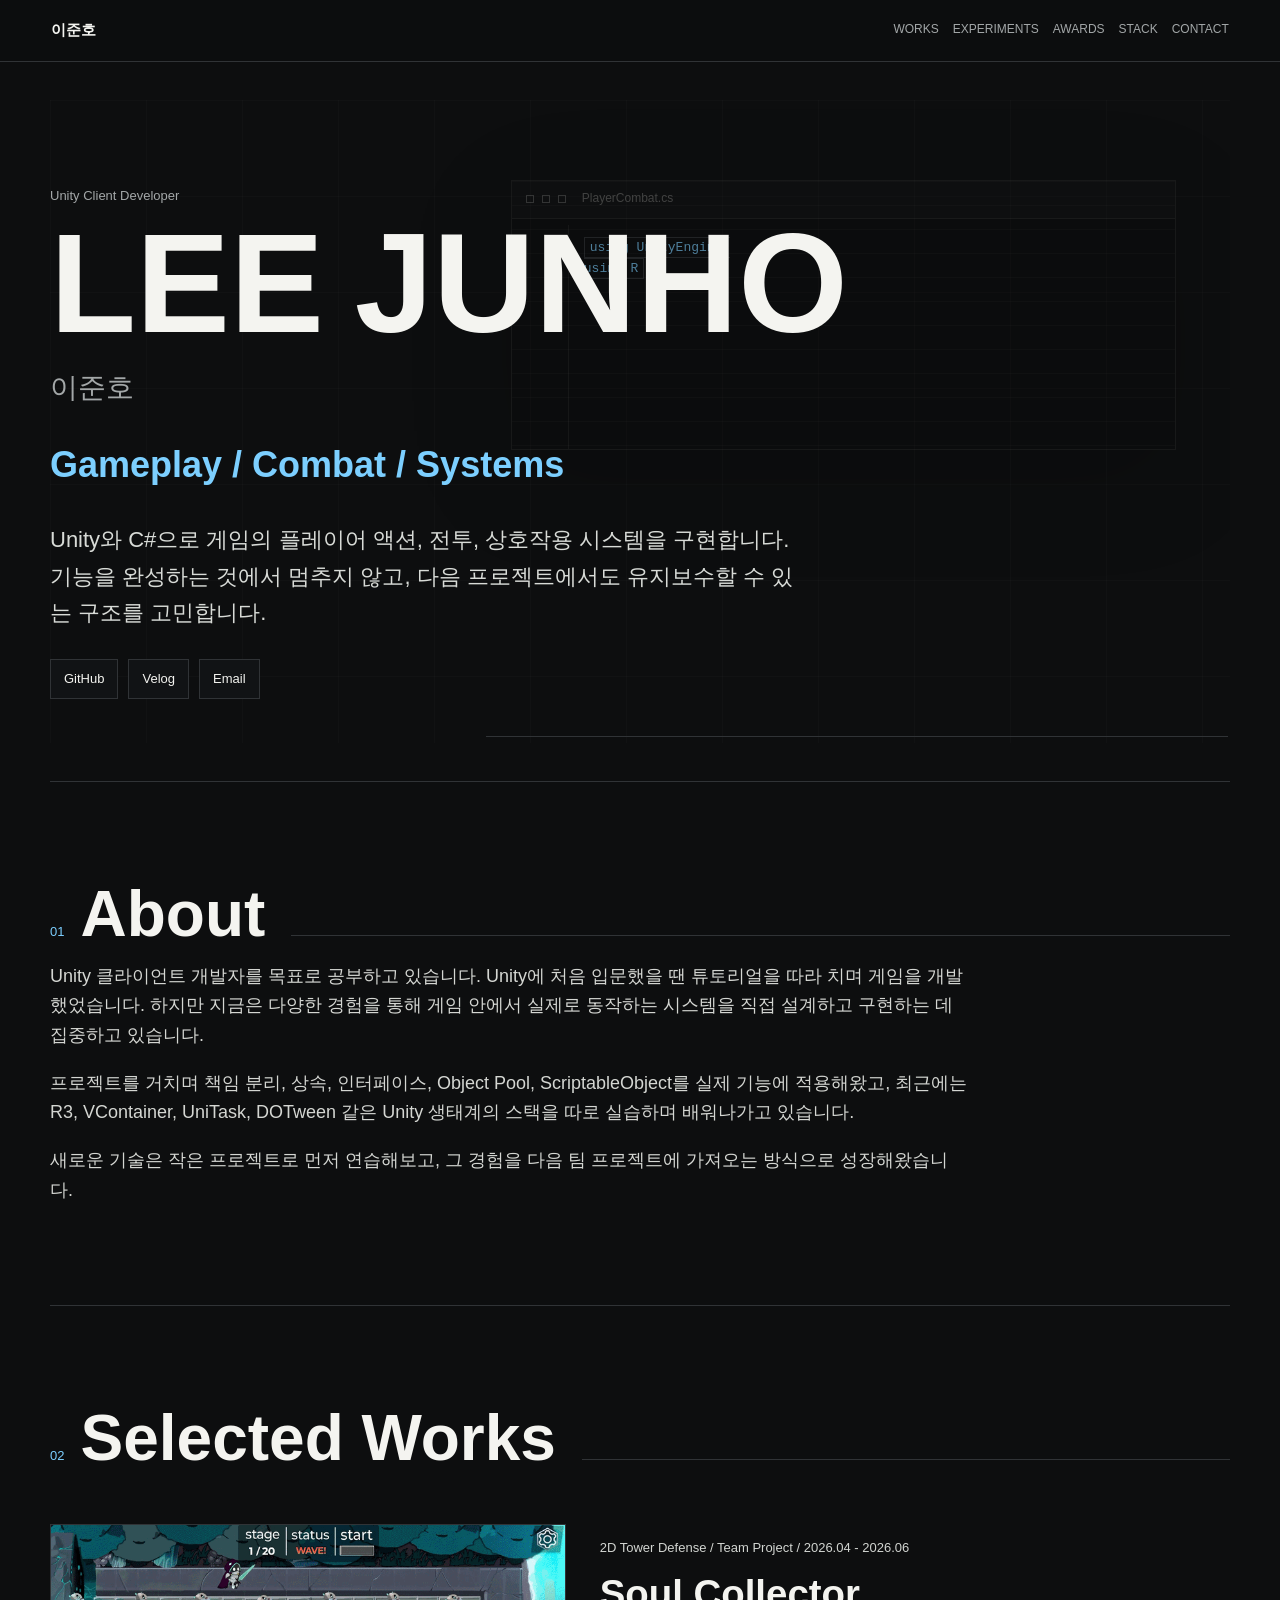
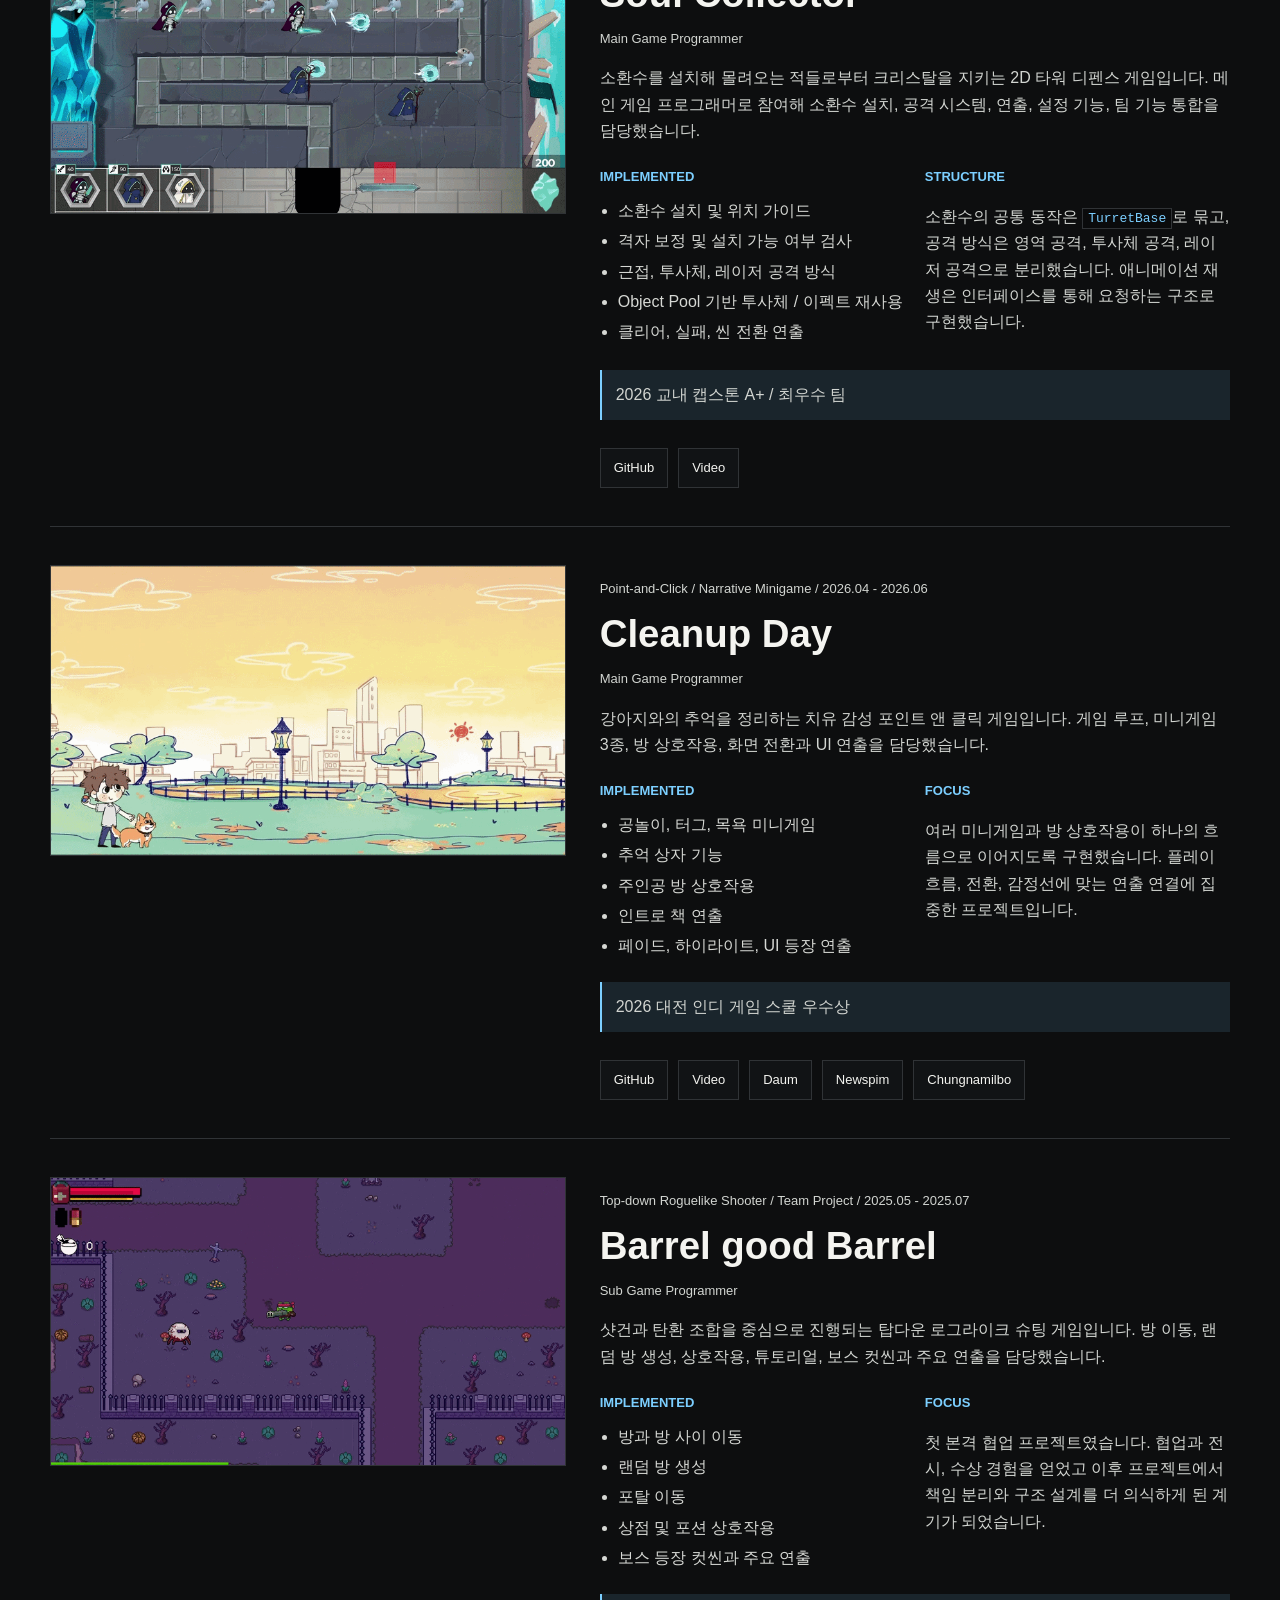
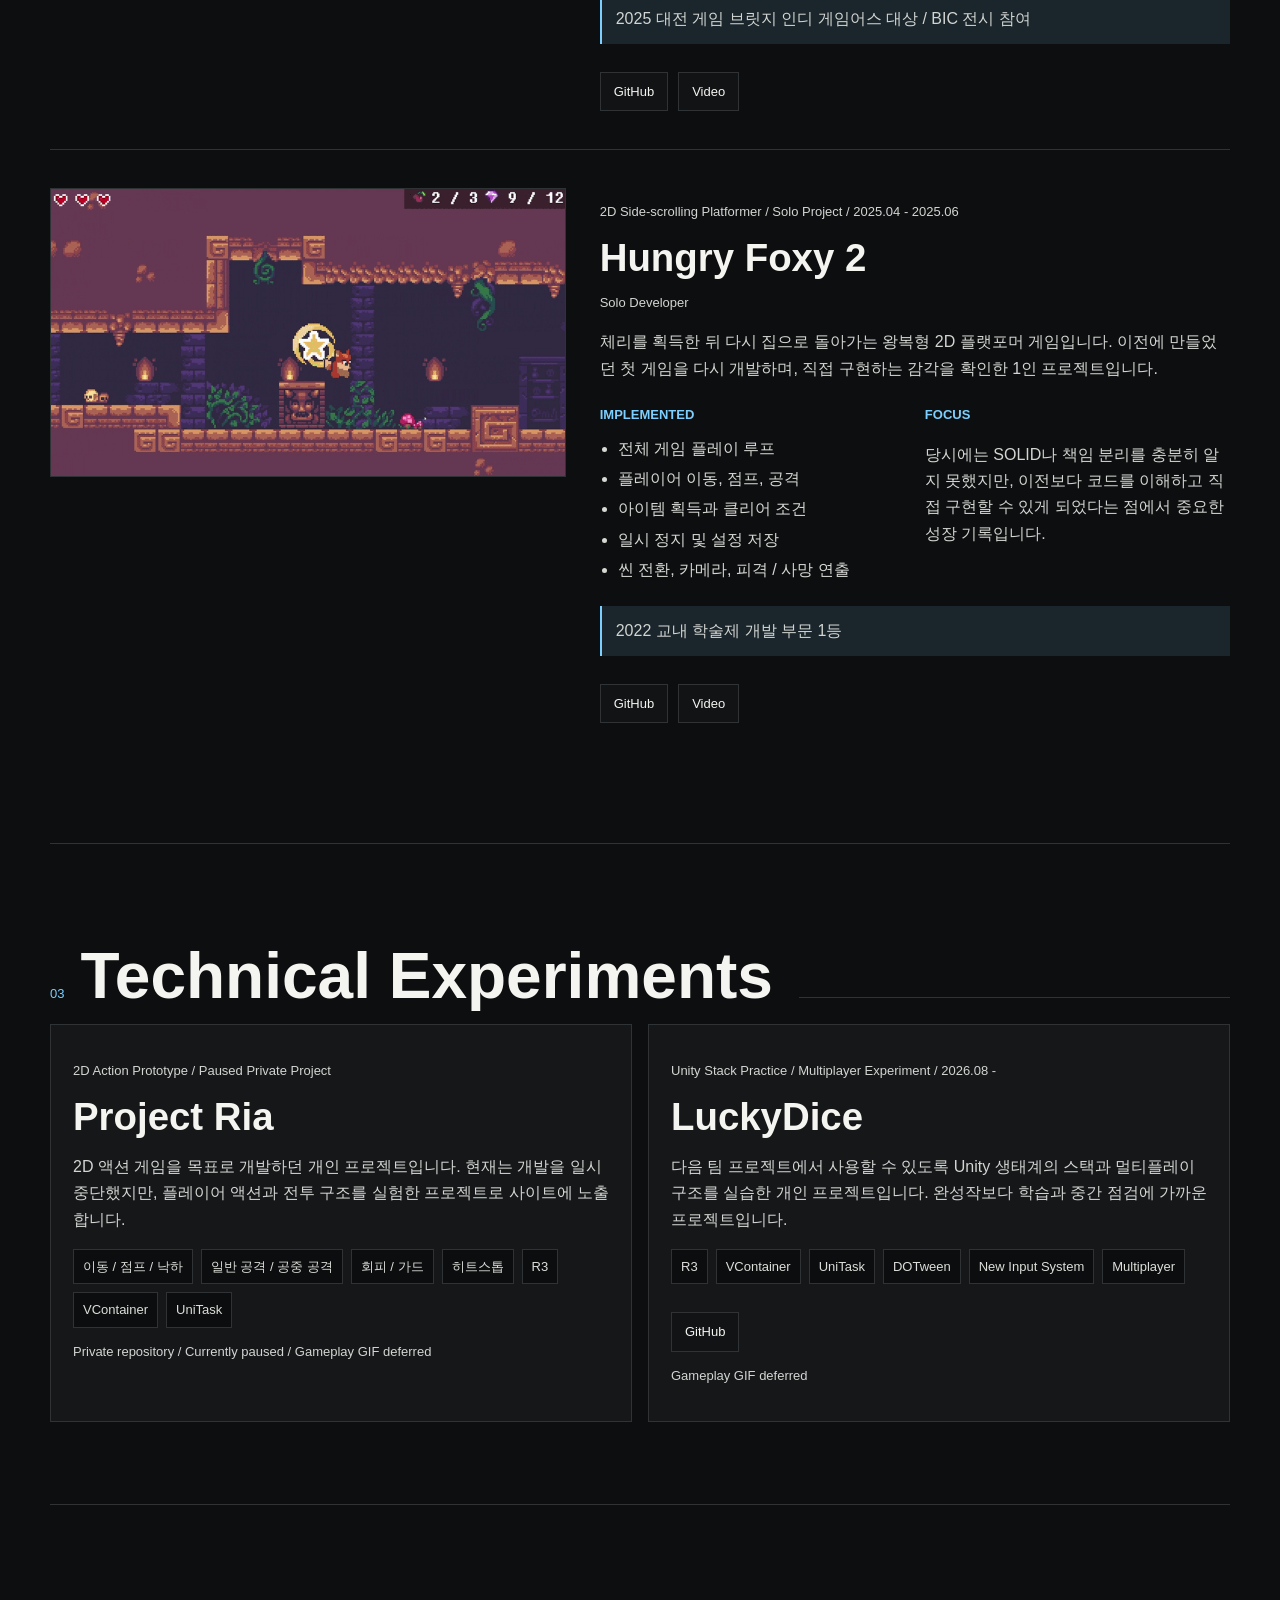
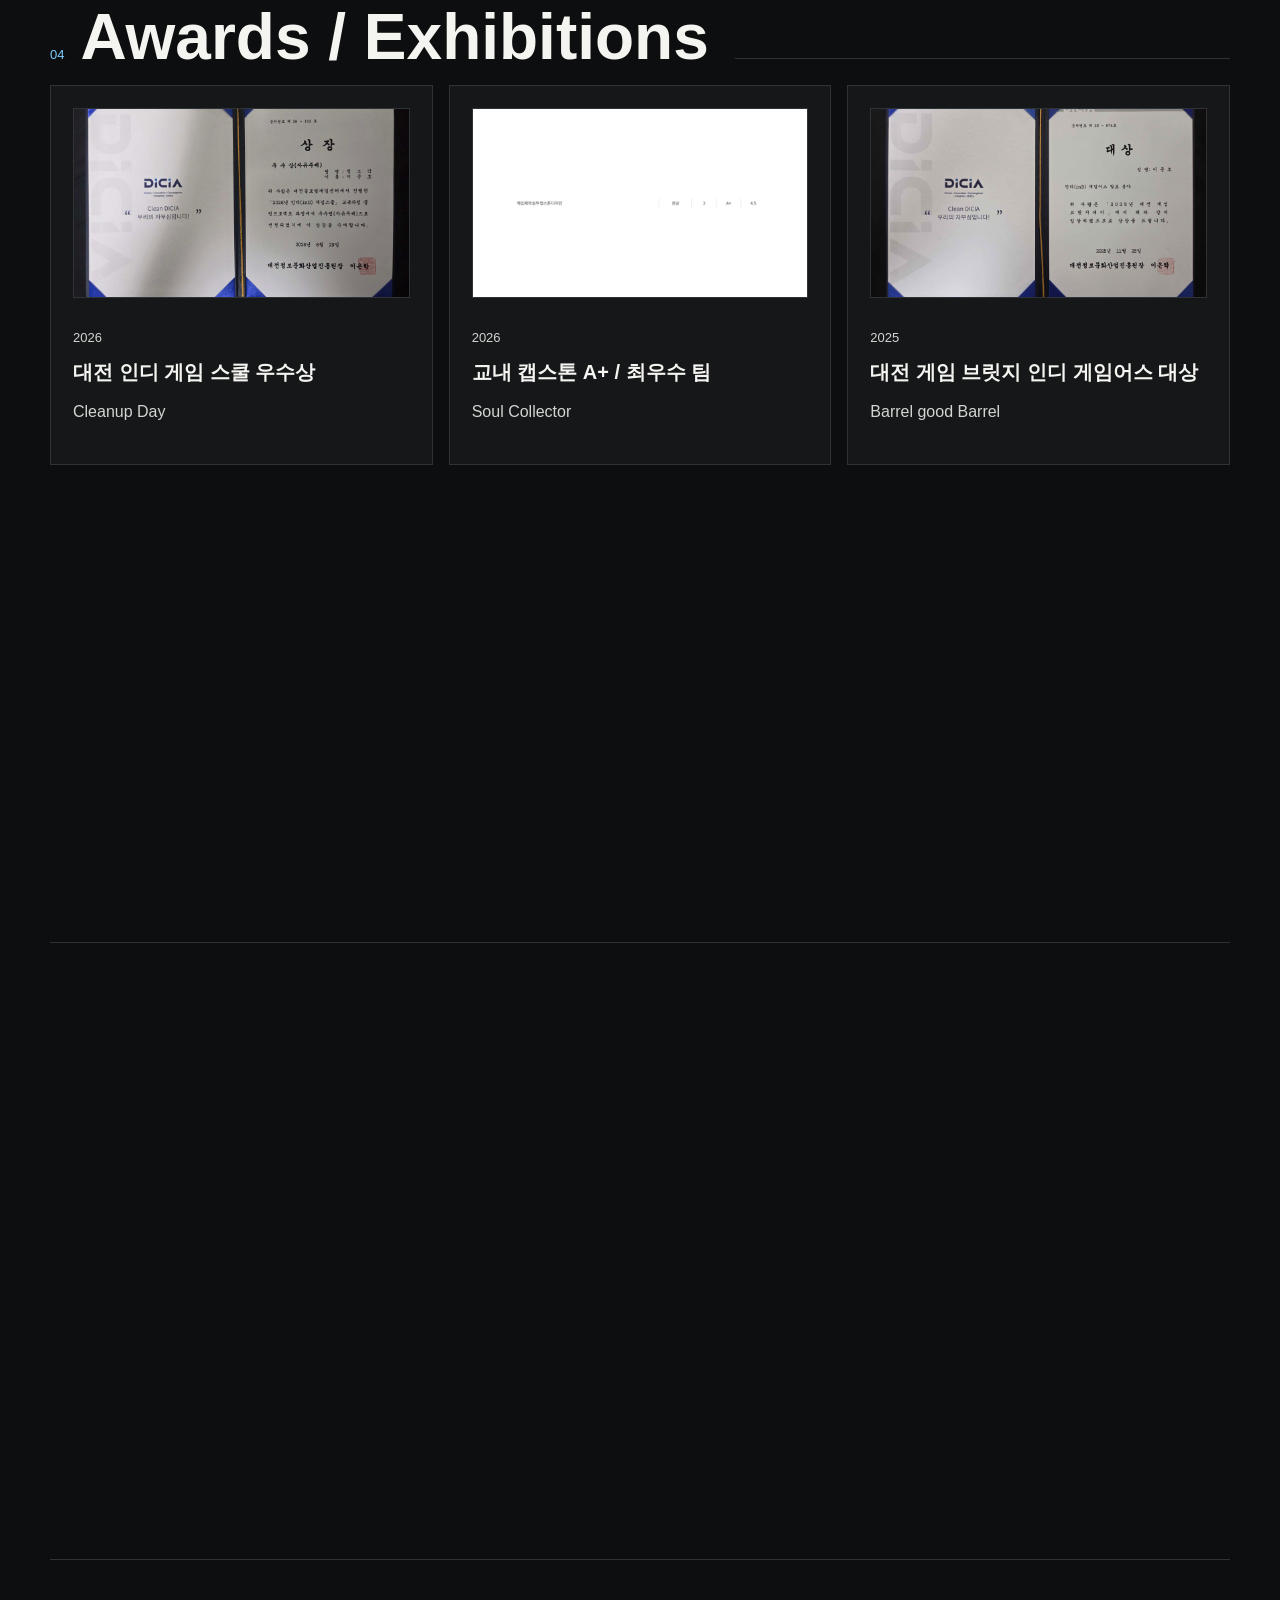
==== index.html @ e6957586 "Add Resource" ====
<!doctype html>
<html lang="ko">
<head>
  <meta charset="utf-8">
  <meta name="viewport" content="width=device-width, initial-scale=1">
  <title>이준호 | Unity Client Developer</title>
  <link rel="stylesheet" href="styles.css">
</head>
<body>
  <header class="site-header">
    <a class="brand" href="#top">이준호</a>
    <nav class="nav" aria-label="주요 섹션">
      <a href="#works">Works</a>
      <a href="#experiments">Experiments</a>
      <a href="#awards">Awards</a>
      <a href="#stack">Stack</a>
      <a href="#contact">Contact</a>
    </nav>
  </header>

  <main id="top">
    <section class="hero section">
      <div class="hero-stage" aria-hidden="true">
        <div class="hero-code-window">
          <div class="code-window-top">
            <span></span>
            <span></span>
            <span></span>
            <p>PlayerCombat.cs</p>
          </div>
          <pre class="code-screen"><code id="heroCode"></code><span class="cursor"></span></pre>
        </div>
      </div>
      <div class="hero-content">
        <p class="eyebrow">Unity Client Developer</p>
        <h1>LEE JUNHO</h1>
        <p class="hero-name-ko">이준호</p>
        <p class="hero-tags">Gameplay / Combat / Systems</p>
        <p class="hero-copy">
          Unity와 C#으로 게임의 플레이어 액션, 전투, 상호작용 시스템을 구현합니다.
          기능을 완성하는 것에서 멈추지 않고, 다음 프로젝트에서도 유지보수할 수 있는 구조를 고민합니다.
        </p>
        <div class="hero-links">
          <a href="https://github.com/Byeo1ha" target="_blank" rel="noreferrer">GitHub</a>
          <a href="https://velog.io/@byeo1ha/posts" target="_blank" rel="noreferrer">Velog</a>
          <a href="mailto:juun030527@gmail.com">Email</a>
        </div>
      </div>
    </section>

    <section class="section about" id="about">
      <div class="section-heading">
        <span>01</span>
        <h2>About</h2>
      </div>
      <div class="text-block">
        <p>
          Unity 클라이언트 개발자를 목표로 공부하고 있습니다. Unity에 처음 입문했을 땐 튜토리얼을 따라 치며 게임을 개발했었습니다.
          하지만 지금은 다양한 경험을 통해 게임 안에서 실제로 동작하는 시스템을 직접 설계하고 구현하는 데 집중하고 있습니다.
        </p>
        <p>
          프로젝트를 거치며 책임 분리, 상속, 인터페이스, Object Pool, ScriptableObject를 실제 기능에 적용해왔고,
          최근에는 R3, VContainer, UniTask, DOTween 같은 Unity 생태계의 스택을 따로 실습하며 배워나가고 있습니다.
        </p>
        <p>
          새로운 기술은 작은 프로젝트로 먼저 연습해보고, 그 경험을 다음 팀 프로젝트에 가져오는 방식으로 성장해왔습니다.
        </p>
      </div>
    </section>

    <section class="section" id="works">
      <div class="section-heading">
        <span>02</span>
        <h2>Selected Works</h2>
      </div>

      <article class="project">
        <div class="project-media">
          <img src="Image/soulcollector-gameplay.gif" alt="Soul Collector gameplay">
        </div>
        <div class="project-body">
          <p class="project-meta">2D Tower Defense / Team Project / 2026.04 - 2026.06</p>
          <h3>Soul Collector</h3>
          <p class="role">Main Game Programmer</p>
          <p>
            소환수를 설치해 몰려오는 적들로부터 크리스탈을 지키는 2D 타워 디펜스 게임입니다.
            메인 게임 프로그래머로 참여해 소환수 설치, 공격 시스템, 연출, 설정 기능, 팀 기능 통합을 담당했습니다.
          </p>
          <div class="detail-grid">
            <div>
              <h4>Implemented</h4>
              <ul>
                <li>소환수 설치 및 위치 가이드</li>
                <li>격자 보정 및 설치 가능 여부 검사</li>
                <li>근접, 투사체, 레이저 공격 방식</li>
                <li>Object Pool 기반 투사체 / 이펙트 재사용</li>
                <li>클리어, 실패, 씬 전환 연출</li>
              </ul>
            </div>
            <div>
              <h4>Structure</h4>
              <p>
                소환수의 공통 동작은 <code>TurretBase</code>로 묶고, 공격 방식은 영역 공격, 투사체 공격, 레이저 공격으로 분리했습니다.
                애니메이션 재생은 인터페이스를 통해 요청하는 구조로 구현했습니다.
              </p>
            </div>
          </div>
          <p class="result">2026 교내 캡스톤 A+ / 최우수 팀</p>
          <div class="project-links">
            <a href="https://github.com/Byeo1ha/SoulCollector" target="_blank" rel="noreferrer">GitHub</a>
            <a href="https://youtu.be/SbnAHzEwJqo?si=iudo3Bq4X8eC2RR-" target="_blank" rel="noreferrer">Video</a>
          </div>
        </div>
      </article>

      <article class="project">
        <div class="project-media">
          <img src="Image/cleanupday-gameplay.gif" alt="Cleanup Day gameplay">
        </div>
        <div class="project-body">
          <p class="project-meta">Point-and-Click / Narrative Minigame / 2026.04 - 2026.06</p>
          <h3>Cleanup Day</h3>
          <p class="role">Main Game Programmer</p>
          <p>
            강아지와의 추억을 정리하는 치유 감성 포인트 앤 클릭 게임입니다.
            게임 루프, 미니게임 3종, 방 상호작용, 화면 전환과 UI 연출을 담당했습니다.
          </p>
          <div class="detail-grid">
            <div>
              <h4>Implemented</h4>
              <ul>
                <li>공놀이, 터그, 목욕 미니게임</li>
                <li>추억 상자 기능</li>
                <li>주인공 방 상호작용</li>
                <li>인트로 책 연출</li>
                <li>페이드, 하이라이트, UI 등장 연출</li>
              </ul>
            </div>
            <div>
              <h4>Focus</h4>
              <p>
                여러 미니게임과 방 상호작용이 하나의 흐름으로 이어지도록 구현했습니다.
                플레이 흐름, 전환, 감정선에 맞는 연출 연결에 집중한 프로젝트입니다.
              </p>
            </div>
          </div>
          <p class="result">2026 대전 인디 게임 스쿨 우수상</p>
          <div class="project-links">
            <a href="https://github.com/Byeo1ha/CleanupDay" target="_blank" rel="noreferrer">GitHub</a>
            <a href="https://youtu.be/s7HXVZfjiR0?si=G_VClIr413SciTiJ" target="_blank" rel="noreferrer">Video</a>
            <a href="https://v.daum.net/v/20260630175602360" target="_blank" rel="noreferrer">Daum</a>
            <a href="https://www.newspim.com/news/view/20260630000887" target="_blank" rel="noreferrer">Newspim</a>
            <a href="https://www.chungnamilbo.co.kr/news/articleView.html?idxno=896364" target="_blank" rel="noreferrer">Chungnamilbo</a>
          </div>
        </div>
      </article>

      <article class="project">
        <div class="project-media">
          <img src="Image/barrelgoodbarrel-gameplay.gif" alt="Barrel good Barrel gameplay">
        </div>
        <div class="project-body">
          <p class="project-meta">Top-down Roguelike Shooter / Team Project / 2025.05 - 2025.07</p>
          <h3>Barrel good Barrel</h3>
          <p class="role">Sub Game Programmer</p>
          <p>
            샷건과 탄환 조합을 중심으로 진행되는 탑다운 로그라이크 슈팅 게임입니다.
            방 이동, 랜덤 방 생성, 상호작용, 튜토리얼, 보스 컷씬과 주요 연출을 담당했습니다.
          </p>
          <div class="detail-grid">
            <div>
              <h4>Implemented</h4>
              <ul>
                <li>방과 방 사이 이동</li>
                <li>랜덤 방 생성</li>
                <li>포탈 이동</li>
                <li>상점 및 포션 상호작용</li>
                <li>보스 등장 컷씬과 주요 연출</li>
              </ul>
            </div>
            <div>
              <h4>Focus</h4>
              <p>
                첫 본격 협업 프로젝트였습니다. 협업과 전시, 수상 경험을 얻었고 이후 프로젝트에서
                책임 분리와 구조 설계를 더 의식하게 된 계기가 되었습니다.
              </p>
            </div>
          </div>
          <p class="result">2025 대전 게임 브릿지 인디 게임어스 대상 / BIC 전시 참여</p>
          <div class="project-links">
            <a href="https://github.com/Byeo1ha/Barrel-good-Barrel" target="_blank" rel="noreferrer">GitHub</a>
            <a href="https://youtu.be/pGit7UcJFyk?si=15hZry3weSTExs-B" target="_blank" rel="noreferrer">Video</a>
          </div>
        </div>
      </article>

      <article class="project">
        <div class="project-media">
          <img src="Image/hungryfoxy2-gameplay.gif" alt="Hungry Foxy 2 gameplay">
        </div>
        <div class="project-body">
          <p class="project-meta">2D Side-scrolling Platformer / Solo Project / 2025.04 - 2025.06</p>
          <h3>Hungry Foxy 2</h3>
          <p class="role">Solo Developer</p>
          <p>
            체리를 획득한 뒤 다시 집으로 돌아가는 왕복형 2D 플랫포머 게임입니다.
            이전에 만들었던 첫 게임을 다시 개발하며, 직접 구현하는 감각을 확인한 1인 프로젝트입니다.
          </p>
          <div class="detail-grid">
            <div>
              <h4>Implemented</h4>
              <ul>
                <li>전체 게임 플레이 루프</li>
                <li>플레이어 이동, 점프, 공격</li>
                <li>아이템 획득과 클리어 조건</li>
                <li>일시 정지 및 설정 저장</li>
                <li>씬 전환, 카메라, 피격 / 사망 연출</li>
              </ul>
            </div>
            <div>
              <h4>Focus</h4>
              <p>
                당시에는 SOLID나 책임 분리를 충분히 알지 못했지만, 이전보다 코드를 이해하고 직접 구현할 수 있게 되었다는 점에서 중요한 성장 기록입니다.
              </p>
            </div>
          </div>
          <p class="result">2022 교내 학술제 개발 부문 1등</p>
          <div class="project-links">
            <a href="https://github.com/Byeo1ha/HungryFoxy2" target="_blank" rel="noreferrer">GitHub</a>
            <a href="https://youtu.be/iHADhwW7bAk?si=Dv-EDdTyjhJfCKVM" target="_blank" rel="noreferrer">Video</a>
          </div>
        </div>
      </article>
    </section>

    <section class="section" id="experiments">
      <div class="section-heading">
        <span>03</span>
        <h2>Technical Experiments</h2>
      </div>
      <div class="experiment-grid">
        <article class="experiment">
          <p class="project-meta">2D Action Prototype / Paused Private Project</p>
          <h3>Project Ria</h3>
          <p>
            2D 액션 게임을 목표로 개발하던 개인 프로젝트입니다. 현재는 개발을 일시 중단했지만,
            플레이어 액션과 전투 구조를 실험한 프로젝트로 사이트에 노출합니다.
          </p>
          <ul class="tag-list">
            <li>이동 / 점프 / 낙하</li>
            <li>일반 공격 / 공중 공격</li>
            <li>회피 / 가드</li>
            <li>히트스톱</li>
            <li>R3</li>
            <li>VContainer</li>
            <li>UniTask</li>
          </ul>
          <p class="note">Private repository / Currently paused / Gameplay GIF deferred</p>
        </article>

        <article class="experiment">
          <p class="project-meta">Unity Stack Practice / Multiplayer Experiment / 2026.08 -</p>
          <h3>LuckyDice</h3>
          <p>
            다음 팀 프로젝트에서 사용할 수 있도록 Unity 생태계의 스택과 멀티플레이 구조를 실습한 개인 프로젝트입니다.
            완성작보다 학습과 중간 점검에 가까운 프로젝트입니다.
          </p>
          <ul class="tag-list">
            <li>R3</li>
            <li>VContainer</li>
            <li>UniTask</li>
            <li>DOTween</li>
            <li>New Input System</li>
            <li>Multiplayer</li>
          </ul>
          <div class="project-links">
            <a href="https://github.com/Byeo1ha/LuckyDice" target="_blank" rel="noreferrer">GitHub</a>
          </div>
          <p class="note">Gameplay GIF deferred</p>
        </article>
      </div>
    </section>

    <section class="section" id="awards">
      <div class="section-heading">
        <span>04</span>
        <h2>Awards / Exhibitions</h2>
      </div>
      <div class="award-grid">
        <article class="award">
          <button class="award-image-button" type="button" data-full="Image/cleanupday-reward.jpg" aria-label="Cleanup Day 수상 이미지 확대">
            <img src="Image/cleanupday-reward.jpg" alt="Cleanup Day award">
          </button>
          <div>
            <p class="year">2026</p>
            <h3>대전 인디 게임 스쿨 우수상</h3>
            <p>Cleanup Day</p>
          </div>
        </article>
        <article class="award">
          <button class="award-image-button" type="button" data-full="Image/soulcollector-reward.png" aria-label="Soul Collector 수상 이미지 확대">
            <img src="Image/soulcollector-reward.png" alt="Soul Collector capstone result">
          </button>
          <div>
            <p class="year">2026</p>
            <h3>교내 캡스톤 A+ / 최우수 팀</h3>
            <p>Soul Collector</p>
          </div>
        </article>
        <article class="award">
          <button class="award-image-button" type="button" data-full="Image/barrelgoodbarrel-reward.jpg" aria-label="Barrel good Barrel 수상 이미지 확대">
            <img src="Image/barrelgoodbarrel-reward.jpg" alt="Barrel good Barrel award">
          </button>
          <div>
            <p class="year">2025</p>
            <h3>대전 게임 브릿지 인디 게임어스 대상</h3>
            <p>Barrel good Barrel</p>
          </div>
        </article>
        <article class="award">
          <button class="award-image-button" type="button" data-full="Image/bic-reward.png" aria-label="BIC 전시 이미지 확대">
            <img src="Image/bic-reward.png" alt="BIC exhibition">
          </button>
          <div>
            <p class="year">2025</p>
            <h3>BIC 전시 참여</h3>
            <p>Barrel good Barrel</p>
          </div>
        </article>
        <article class="award">
          <button class="award-image-button" type="button" data-full="Image/agency-reward.png" aria-label="대전콘텐츠진흥원 전시 이미지 확대">
            <img src="Image/agency-reward.png" alt="Daejeon Content Agency exhibition">
          </button>
          <div>
            <p class="year">2025</p>
            <h3>대전콘텐츠진흥원 전시 참여</h3>
            <p>Barrel good Barrel</p>
          </div>
        </article>
        <article class="award">
          <button class="award-image-button" type="button" data-full="Image/hungryfoxy2-reward.jpg" aria-label="Hungry Foxy 수상 이미지 확대">
            <img src="Image/hungryfoxy2-reward.jpg" alt="Hungry Foxy award">
          </button>
          <div>
            <p class="year">2022</p>
            <h3>교내 학술제 개발 부문 1등</h3>
            <p>Hungry Foxy</p>
          </div>
        </article>
      </div>
    </section>

    <section class="section" id="stack">
      <div class="section-heading">
        <span>05</span>
        <h2>Stack</h2>
      </div>
      <div class="stack-grid">
        <div>
          <h3>Main</h3>
          <ul class="tag-list">
            <li>Unity</li>
            <li>C#</li>
            <li>Git / GitHub</li>
          </ul>
        </div>
        <div>
          <h3>Gameplay</h3>
          <ul class="tag-list">
            <li>2D Gameplay</li>
            <li>Player Action</li>
            <li>Combat System</li>
            <li>Interaction System</li>
            <li>Minigame System</li>
            <li>Tower Defense System</li>
            <li>Camera / Feedback</li>
            <li>UI Flow</li>
          </ul>
        </div>
        <div>
          <h3>Architecture</h3>
          <ul class="tag-list">
            <li>Interface</li>
            <li>Inheritance</li>
            <li>Object Pooling</li>
            <li>ScriptableObject</li>
            <li>Observer Pattern</li>
            <li>event Action</li>
            <li>Dependency Injection</li>
          </ul>
        </div>
        <div>
          <h3>Unity Stack</h3>
          <ul class="tag-list">
            <li>R3</li>
            <li>VContainer</li>
            <li>UniTask</li>
            <li>DOTween</li>
            <li>New Input System</li>
          </ul>
        </div>
      </div>
    </section>

    <section class="section" id="notes">
      <div class="section-heading">
        <span>06</span>
        <h2>Study Notes</h2>
      </div>
      <p class="section-copy">Velog에 Unity 스택을 공부하며 정리한 글을 작성하고 있습니다.</p>
      <div class="project-links">
        <a href="https://velog.io/@byeo1ha/%EB%81%84%EC%A0%81%EB%81%84%EC%A0%81-%EB%A9%94%EB%AA%A8%ED%95%98%EB%8A%94-UniTask" target="_blank" rel="noreferrer">UniTask</a>
        <a href="https://velog.io/@byeo1ha/%EB%81%84%EC%A0%81-%EB%81%84%EC%A0%81-%EB%A9%94%EB%AA%A8%ED%95%98%EB%8A%94-VContainer" target="_blank" rel="noreferrer">VContainer</a>
        <a href="https://velog.io/@byeo1ha/%EB%81%84%EC%A0%81-%EB%81%84%EC%A0%81-%EB%A9%94%EB%AA%A8%ED%95%98%EB%8A%94-DOTween" target="_blank" rel="noreferrer">DOTween</a>
      </div>
    </section>

    <section class="section contact" id="contact">
      <div class="section-heading">
        <span>07</span>
        <h2>Contact</h2>
      </div>
      <div class="contact-links">
        <a href="https://github.com/Byeo1ha" target="_blank" rel="noreferrer">GitHub</a>
        <a href="https://velog.io/@byeo1ha/posts" target="_blank" rel="noreferrer">Velog</a>
        <a href="mailto:juun030527@gmail.com">juun030527@gmail.com</a>
      </div>
    </section>
  </main>

  <div class="image-modal" id="imageModal" aria-hidden="true">
    <div class="image-modal-panel" role="dialog" aria-modal="true" aria-label="수상 이미지 확대">
      <button class="image-modal-close" type="button" aria-label="닫기">X</button>
      <img src="" alt="">
    </div>
  </div>

  <script>
    document.body.classList.add("motion-ready");

    const imageModal = document.querySelector("#imageModal");
    const imageModalImage = imageModal.querySelector("img");
    const imageModalClose = imageModal.querySelector(".image-modal-close");
    const awardButtons = document.querySelectorAll(".award-image-button");
    const heroCode = document.querySelector("#heroCode");
    const heroTitle = document.querySelector(".hero h1");
    const codeLines = [
      "using UnityEngine;",
      "using R3;",
      "",
      "public sealed class PlayerCombat : MonoBehaviour",
      "{",
      "    [SerializeField] private float comboWindow = 0.5f;",
      "",
      "    private readonly ReactiveProperty<float> moveInput = new(0f);",
      "    private PlayerState state;",
      "    private AttackPool attackPool;",
      "",
      "    private void OnAttack()",
      "    {",
      "        if (state.IsActionLocked()) return;",
      "",
      "        AttackHitbox hitbox = attackPool.GetAttack();",
      "        if (hitbox == null) return;",
      "",
      "        state.StartAttack();",
      "        hitbox.Active(transform);",
      "    }",
      "}"
    ];
    const codeText = codeLines.join("\n");
    let codeIndex = 0;

    function splitHeroTitle() {
      if (!heroTitle) return;

      const text = heroTitle.textContent;
      heroTitle.textContent = "";

      for (let i = 0; i < text.length; i++) {
        const span = document.createElement("span");
        span.className = text[i] === " " ? "char space" : "char";
        span.style.setProperty("--char-index", i);
        span.textContent = text[i] === " " ? "\u00a0" : text[i];
        heroTitle.appendChild(span);
      }
    }

    function setupRevealAnimation() {
      const revealTargets = document.querySelectorAll([
        ".section-heading",
        ".text-block p",
        ".project",
        ".experiment",
        ".award",
        ".stack-grid > div",
        ".section-copy",
        "#notes .project-links",
        ".contact-links"
      ].join(","));

      revealTargets.forEach((element, index) => {
        element.classList.add("reveal");
        element.style.setProperty("--reveal-delay", `${Math.min(index % 4, 3) * 80}ms`);
      });

      const observer = new IntersectionObserver((entries) => {
        entries.forEach((entry) => {
          if (!entry.isIntersecting) return;

          entry.target.classList.add("is-visible");
          observer.unobserve(entry.target);
        });
      }, {
        threshold: 0.16,
        rootMargin: "0px 0px -8% 0px"
      });

      revealTargets.forEach((element) => observer.observe(element));
    }

    function openImageModal(src, alt) {
      imageModalImage.src = src;
      imageModalImage.alt = alt;
      imageModal.setAttribute("aria-hidden", "false");
      document.body.classList.add("modal-open");
    }

    function closeImageModal() {
      imageModal.setAttribute("aria-hidden", "true");
      imageModalImage.src = "";
      document.body.classList.remove("modal-open");
    }

    awardButtons.forEach((button) => {
      button.addEventListener("click", () => {
        const image = button.querySelector("img");
        openImageModal(button.dataset.full, image.alt);
      });
    });

    imageModalClose.addEventListener("click", closeImageModal);
    imageModal.addEventListener("click", (event) => {
      if (event.target === imageModal) {
        closeImageModal();
      }
    });

    window.addEventListener("keydown", (event) => {
      if (event.key === "Escape" && imageModal.getAttribute("aria-hidden") === "false") {
        closeImageModal();
      }
    });

    function typeHeroCode() {
      if (!heroCode) return;

      heroCode.textContent = codeText.slice(0, codeIndex);
      codeIndex += 1;

      if (codeIndex > codeText.length) {
        window.setTimeout(() => {
          codeIndex = 0;
          typeHeroCode();
        }, 2200);
        return;
      }

      window.setTimeout(typeHeroCode, 82);
    }

    splitHeroTitle();
    setupRevealAnimation();
    typeHeroCode();
  </script>
</body>
</html>
---- styles.css ----
:root {
  --bg: #0d0e0f;
  --panel: #151719;
  --panel-soft: #111315;
  --text: #f4f4f0;
  --muted: #a3a7a8;
  --line: #303336;
  --accent: #7ccfff;
  --accent-soft: rgba(124, 207, 255, 0.12);
  --max: 1180px;
}

* {
  box-sizing: border-box;
}

html {
  scroll-behavior: smooth;
}

body {
  margin: 0;
  background: var(--bg);
  color: var(--text);
  font-family: Arial, "Noto Sans KR", sans-serif;
  line-height: 1.65;
}

body:not(.motion-ready) .reveal {
  opacity: 1;
  transform: none;
  filter: none;
}

a {
  color: inherit;
  text-decoration: none;
}

img {
  display: block;
  max-width: 100%;
}

.site-header {
  position: sticky;
  top: 0;
  z-index: 10;
  display: flex;
  align-items: center;
  justify-content: space-between;
  gap: 24px;
  padding: 18px clamp(20px, 4vw, 54px);
  border-bottom: 1px solid var(--line);
  background: rgba(13, 14, 15, 0.9);
  backdrop-filter: blur(12px);
}

.brand {
  font-size: 15px;
  font-weight: 700;
}

.nav {
  display: flex;
  flex-wrap: wrap;
  justify-content: flex-end;
  gap: 14px;
  color: var(--muted);
  font-size: 12px;
  text-transform: uppercase;
}

.nav a:hover,
.hero-links a:hover,
.project-links a:hover,
.contact-links a:hover {
  color: var(--accent);
}

.section {
  width: min(var(--max), calc(100% - 40px));
  margin: 0 auto;
  padding: 82px 0;
  border-bottom: 1px solid var(--line);
}

.hero {
  position: relative;
  min-height: 76vh;
  display: flex;
  flex-direction: column;
  justify-content: center;
  padding-top: 110px;
  overflow: hidden;
}

.hero::before {
  content: "";
  position: absolute;
  inset: 38px 0;
  pointer-events: none;
  background-image:
    linear-gradient(rgba(255, 255, 255, 0.055) 1px, transparent 1px),
    linear-gradient(90deg, rgba(255, 255, 255, 0.055) 1px, transparent 1px);
  background-size: 96px 96px;
  opacity: 0.32;
}

.hero::after {
  content: "";
  position: absolute;
  right: 2px;
  bottom: 44px;
  width: min(58vw, 760px);
  height: 1px;
  background: var(--line);
  pointer-events: none;
}

.hero-content {
  position: relative;
  z-index: 2;
  max-width: 840px;
}

.hero-stage {
  position: absolute;
  inset: 0;
  z-index: 1;
  pointer-events: none;
}

.hero-code-window {
  position: absolute;
  left: clamp(300px, 36vw, 570px);
  top: 118px;
  width: min(52vw, 760px);
  height: 270px;
  overflow: hidden;
  border: 1px solid rgba(244, 244, 240, 0.09);
  background: rgba(8, 9, 10, 0.38);
  box-shadow: 0 28px 110px rgba(0, 0, 0, 0.28);
  opacity: 0.58;
}

.hero-code-window::before,
.hero-code-window::after {
  content: "";
  position: absolute;
  pointer-events: none;
}

.hero-code-window::before {
  inset: 0;
  background-image: linear-gradient(rgba(244, 244, 240, 0.035) 1px, transparent 1px);
  background-size: 100% 24px;
}

.hero-code-window::after {
  top: 44px;
  bottom: 0;
  left: 56px;
  width: 1px;
  background: rgba(244, 244, 240, 0.08);
}

.code-window-top {
  height: 38px;
  display: flex;
  align-items: center;
  gap: 8px;
  padding: 0 14px;
  border-bottom: 1px solid rgba(244, 244, 240, 0.08);
  background: rgba(255, 255, 255, 0.018);
}

.code-window-top span {
  width: 8px;
  height: 8px;
  border: 1px solid rgba(244, 244, 240, 0.28);
}

.code-window-top p {
  margin: 0 0 0 8px;
  color: rgba(244, 244, 240, 0.38);
  font-size: 12px;
}

.code-screen {
  min-height: 232px;
  margin: 0;
  padding: 18px 22px 22px 72px;
  color: rgba(244, 244, 240, 0.34);
  font-family: Consolas, "Courier New", monospace;
  font-size: 13px;
  line-height: 1.62;
  white-space: pre-wrap;
}

.cursor {
  display: inline-block;
  width: 8px;
  height: 16px;
  margin-left: 2px;
  background: rgba(244, 244, 240, 0.42);
  vertical-align: -2px;
  animation: cursorBlink 1s steps(1) infinite;
  opacity: 0.8;
}

.eyebrow,
.project-meta,
.role,
.year,
.note {
  color: var(--muted);
  font-size: 13px;
  letter-spacing: 0;
}

.hero h1 {
  margin: 10px 0 0;
  font-size: clamp(58px, 11vw, 148px);
  line-height: 0.92;
  letter-spacing: 0;
}

.hero h1 .char {
  display: inline-block;
  opacity: 0;
  transform: translateY(34px);
  animation: titleCharIn 900ms cubic-bezier(0.16, 1, 0.3, 1) forwards;
  animation-delay: calc(var(--char-index) * 34ms + 160ms);
}

.hero h1 .char.space {
  width: 0.22em;
}

.hero-content .eyebrow,
.hero-name-ko,
.hero-tags,
.hero-copy,
.hero-links {
  opacity: 0;
  transform: translateY(18px);
  animation: heroLineIn 780ms cubic-bezier(0.16, 1, 0.3, 1) forwards;
}

.hero-content .eyebrow {
  animation-delay: 80ms;
}

.hero-name-ko {
  animation-delay: 760ms;
}

.hero-tags {
  animation-delay: 880ms;
}

.hero-copy {
  animation-delay: 1010ms;
}

.hero-links {
  animation-delay: 1140ms;
}

.hero-name-ko {
  margin: 16px 0 0;
  color: var(--muted);
  font-size: clamp(18px, 2.2vw, 28px);
}

.hero-tags {
  margin: 24px 0 0;
  color: var(--accent);
  font-size: clamp(20px, 3vw, 36px);
  font-weight: 700;
}

.hero-copy {
  max-width: 760px;
  margin: 28px 0 0;
  color: #d8dbd7;
  font-size: clamp(17px, 2vw, 22px);
}

.hero-links,
.project-links,
.contact-links {
  display: flex;
  flex-wrap: wrap;
  gap: 10px;
  margin-top: 28px;
}

.hero-links a,
.project-links a,
.contact-links a {
  min-height: 38px;
  display: inline-flex;
  align-items: center;
  justify-content: center;
  padding: 8px 13px;
  border: 1px solid var(--line);
  background: var(--panel-soft);
  color: var(--text);
  font-size: 13px;
}

.section-heading {
  display: flex;
  align-items: baseline;
  gap: 16px;
  margin-bottom: 34px;
}

.reveal {
  opacity: 0;
  transform: translateY(26px);
  filter: blur(5px);
  transition:
    opacity 760ms cubic-bezier(0.16, 1, 0.3, 1),
    transform 760ms cubic-bezier(0.16, 1, 0.3, 1),
    filter 760ms cubic-bezier(0.16, 1, 0.3, 1);
  transition-delay: var(--reveal-delay, 0ms);
}

.reveal.is-visible {
  opacity: 1;
  transform: translateY(0);
  filter: blur(0);
}

.section-heading.reveal {
  transform: translateY(18px);
}

.section-heading.reveal::after {
  content: "";
  flex: 1;
  height: 1px;
  margin-left: 10px;
  background: var(--line);
  transform: scaleX(0);
  transform-origin: left;
  transition: transform 900ms cubic-bezier(0.16, 1, 0.3, 1);
  transition-delay: 160ms;
}

.section-heading.reveal.is-visible::after {
  transform: scaleX(1);
}

.section-heading span {
  color: var(--accent);
  font-size: 13px;
}

.section-heading h2 {
  margin: 0;
  font-size: clamp(30px, 5vw, 64px);
  line-height: 1;
}

.text-block {
  max-width: 920px;
  color: #d4d6d2;
  font-size: 18px;
}

.project {
  display: grid;
  grid-template-columns: minmax(320px, 0.9fr) minmax(0, 1.1fr);
  gap: 34px;
  align-items: start;
  padding: 38px 0;
  border-top: 1px solid var(--line);
}

.project:first-of-type {
  border-top: 0;
}

.project-media {
  border: 1px solid var(--line);
  background: #050607;
  align-self: start;
  display: flex;
  align-items: center;
  justify-content: center;
}

.project-media img {
  width: 100%;
  height: auto;
  object-fit: contain;
}

.project-body h3,
.experiment h3,
.award h3,
.stack-grid h3 {
  margin: 6px 0 6px;
  font-size: clamp(24px, 3vw, 42px);
  line-height: 1.12;
}

.project-body p,
.experiment p,
.award p,
.section-copy {
  color: #d2d5d1;
}

.detail-grid {
  display: grid;
  grid-template-columns: repeat(2, minmax(0, 1fr));
  gap: 20px;
  margin-top: 22px;
}

.detail-grid h4 {
  margin: 0 0 10px;
  color: var(--accent);
  font-size: 13px;
  text-transform: uppercase;
}

ul {
  margin: 0;
  padding-left: 18px;
}

li {
  margin: 4px 0;
  color: #d6d8d4;
}

code {
  padding: 2px 5px;
  border: 1px solid var(--line);
  background: #0a0b0c;
  color: var(--accent);
}

.result {
  margin-top: 18px;
  padding: 12px 14px;
  border-left: 2px solid var(--accent);
  background: var(--accent-soft);
}

.experiment-grid,
.stack-grid,
.award-grid {
  display: grid;
  gap: 16px;
}

.experiment-grid {
  grid-template-columns: repeat(2, minmax(0, 1fr));
}

.experiment,
.stack-grid > div,
.award {
  border: 1px solid var(--line);
  background: var(--panel);
  padding: 22px;
}

.tag-list {
  display: flex;
  flex-wrap: wrap;
  gap: 8px;
  padding: 0;
  list-style: none;
}

.tag-list li {
  margin: 0;
  padding: 6px 9px;
  border: 1px solid var(--line);
  background: #0c0d0e;
  color: #dcded9;
  font-size: 13px;
}

.award-grid {
  grid-template-columns: repeat(3, minmax(0, 1fr));
}

.award {
  display: grid;
  gap: 16px;
  align-content: start;
}

.award img,
.award-placeholder {
  width: 100%;
  aspect-ratio: 16 / 9;
  border: 1px solid var(--line);
  object-fit: cover;
  background: #090a0b;
}

.award-placeholder {
  display: grid;
  place-items: center;
  color: var(--muted);
  font-size: 13px;
}

.award-image-button {
  width: 100%;
  padding: 0;
  border: 0;
  background: transparent;
  color: inherit;
  cursor: zoom-in;
}

.award-image-button:focus-visible {
  outline: 2px solid var(--accent);
  outline-offset: 3px;
}

.award h3 {
  font-size: 20px;
}

.stack-grid {
  grid-template-columns: repeat(4, minmax(0, 1fr));
}

.contact {
  min-height: 42vh;
}

.modal-open {
  overflow: hidden;
}

.image-modal {
  position: fixed;
  inset: 0;
  z-index: 30;
  display: none;
  align-items: center;
  justify-content: center;
  padding: 28px;
  background: rgba(0, 0, 0, 0.68);
}

.image-modal[aria-hidden="false"] {
  display: flex;
}

.image-modal-panel {
  position: relative;
  width: min(860px, 92vw);
  max-height: 86vh;
  padding: 16px;
  border: 1px solid var(--line);
  background: var(--panel);
  box-shadow: 0 24px 80px rgba(0, 0, 0, 0.55);
}

.image-modal-panel img {
  width: 100%;
  max-height: calc(86vh - 72px);
  object-fit: contain;
  background: #050607;
}

.image-modal-close {
  position: absolute;
  top: 10px;
  right: 10px;
  width: 36px;
  height: 36px;
  border: 1px solid var(--line);
  background: #08090a;
  color: var(--text);
  cursor: pointer;
}

.image-modal-close:hover {
  color: var(--accent);
}

@media (max-width: 980px) {
  .project,
  .detail-grid,
  .experiment-grid,
  .award-grid,
  .stack-grid {
    grid-template-columns: 1fr;
  }

  .project {
    gap: 22px;
  }

  .hero-stage {
    opacity: 0.34;
  }

  .hero-code-window {
    left: 38vw;
    top: 128px;
    width: 58vw;
    height: 238px;
  }

  .code-screen {
    min-height: 200px;
    padding-left: 54px;
    font-size: 11px;
  }

}

@media (max-width: 640px) {
  .site-header {
    align-items: flex-start;
    flex-direction: column;
  }

  .nav {
    justify-content: flex-start;
  }

  .section {
    width: min(100% - 28px, var(--max));
    padding: 58px 0;
  }

  .hero {
    min-height: 70vh;
    padding-top: 56px;
  }

  .hero::before {
    background-size: 56px 56px;
  }

  .hero::after,
  .hero-code-window,
  .hero-stage {
    display: none;
  }

  .project-body h3,
  .experiment h3 {
    font-size: 30px;
  }
}

@keyframes cursorBlink {
  50% {
    opacity: 0;
  }
}

@keyframes titleCharIn {
  to {
    opacity: 1;
    transform: translateY(0);
  }
}

@keyframes heroLineIn {
  to {
    opacity: 1;
    transform: translateY(0);
  }
}

@media (prefers-reduced-motion: reduce) {
  html {
    scroll-behavior: auto;
  }

  *,
  *::before,
  *::after {
    animation-duration: 1ms !important;
    animation-iteration-count: 1 !important;
    transition-duration: 1ms !important;
  }

  .reveal,
  .hero h1 .char,
  .hero-content .eyebrow,
  .hero-name-ko,
  .hero-tags,
  .hero-copy,
  .hero-links {
    opacity: 1;
    transform: none;
    filter: none;
  }
}
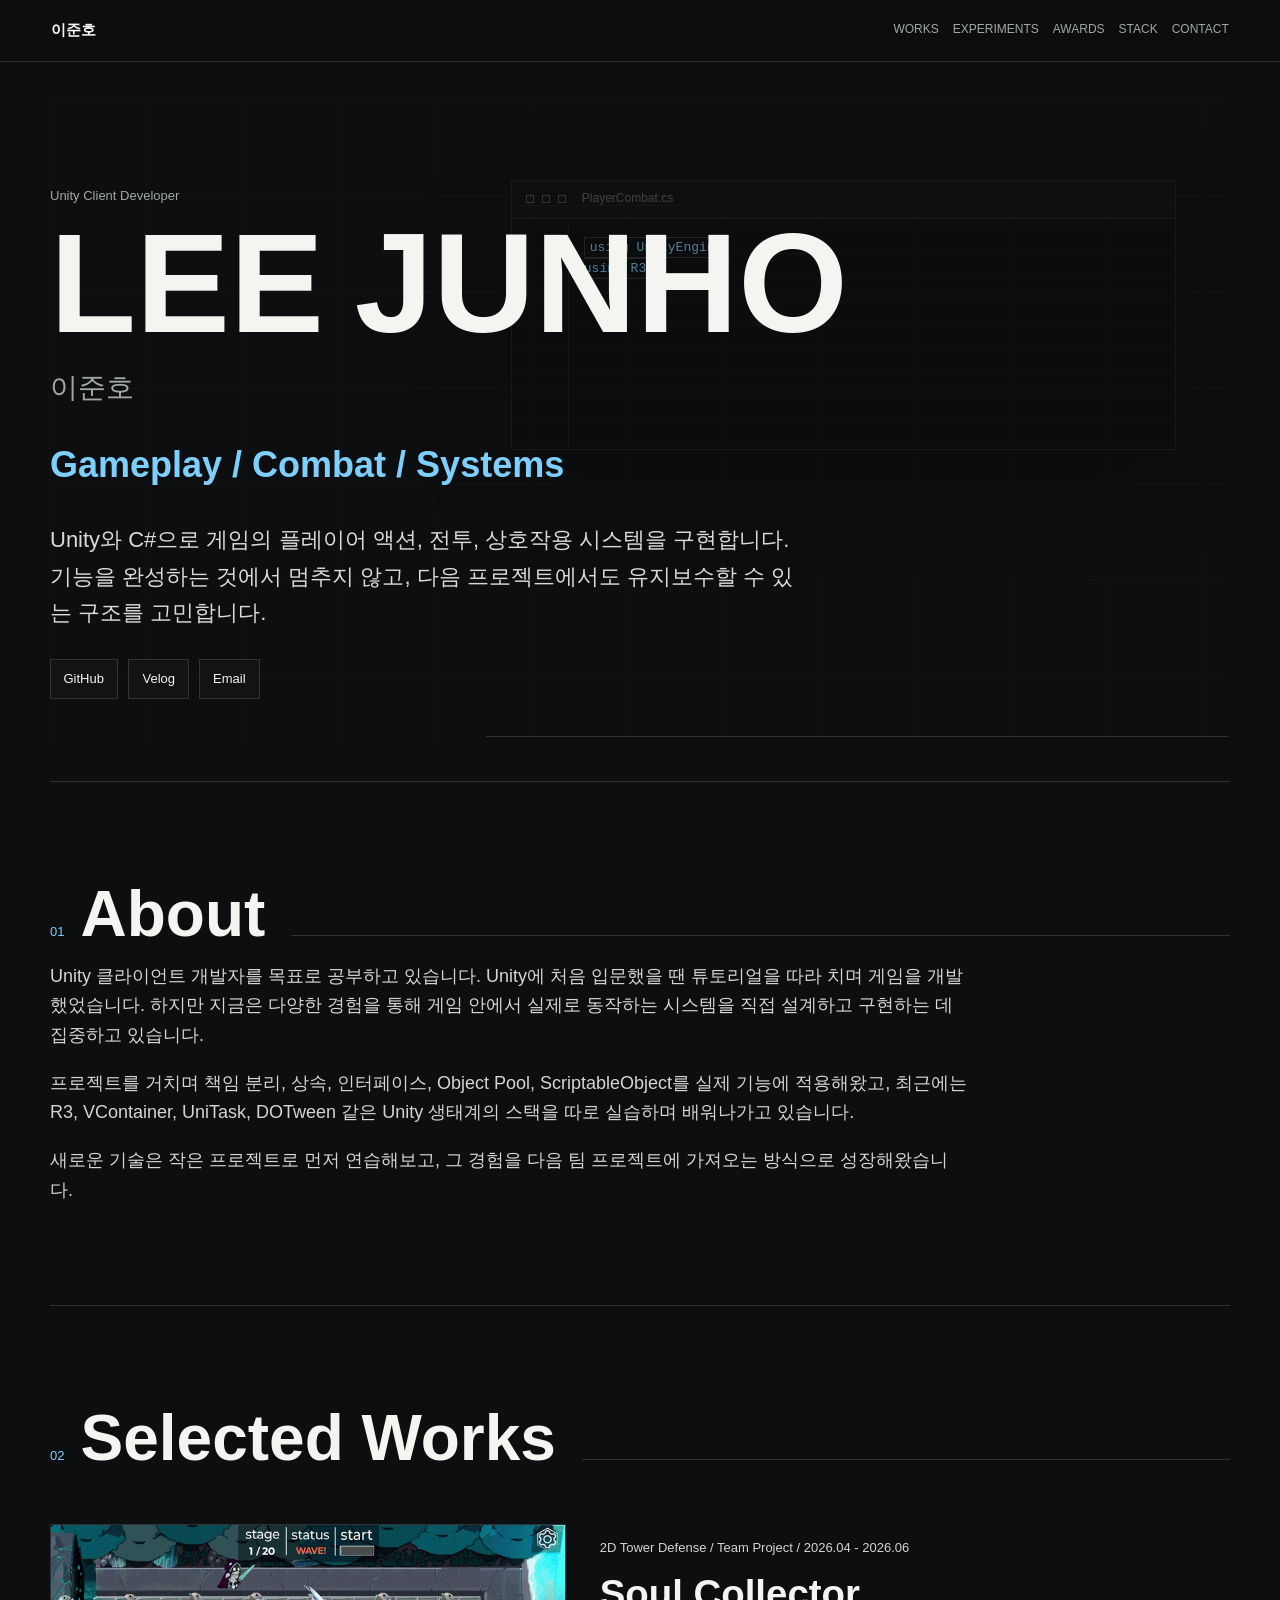
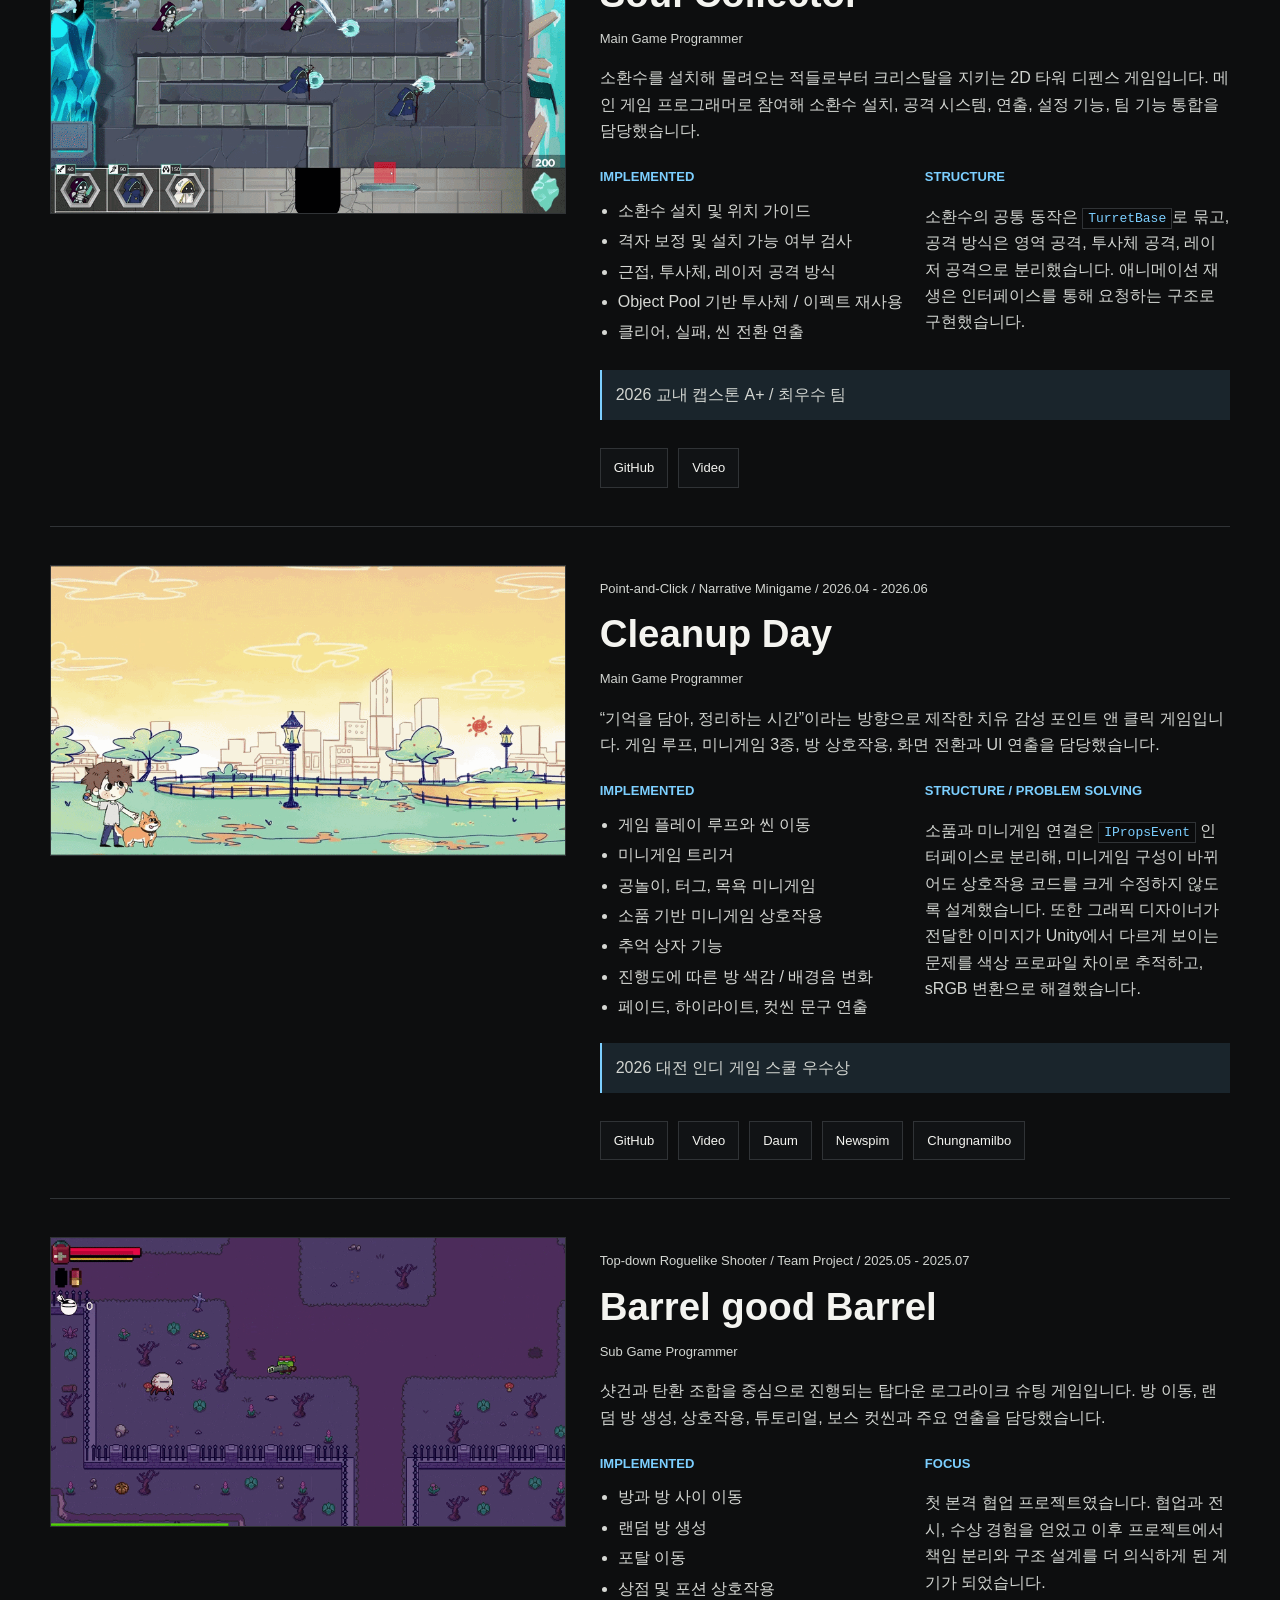
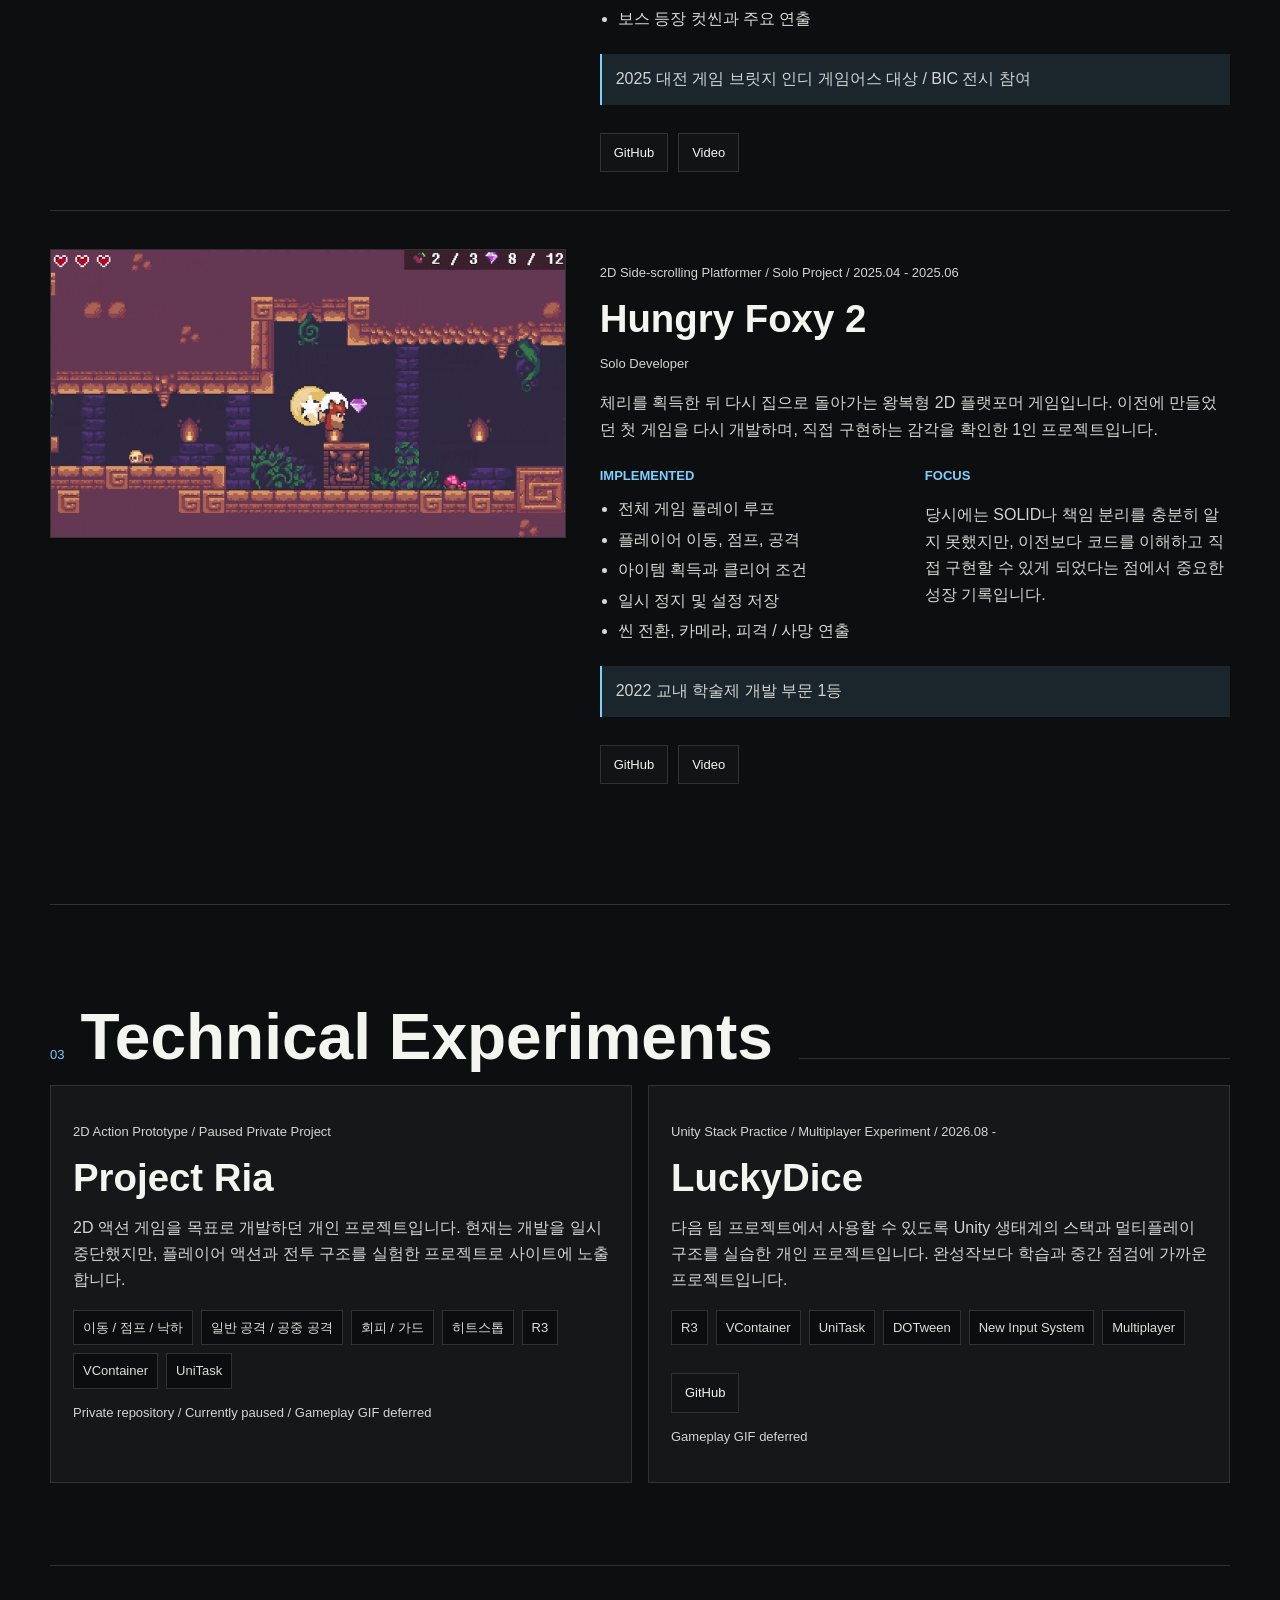
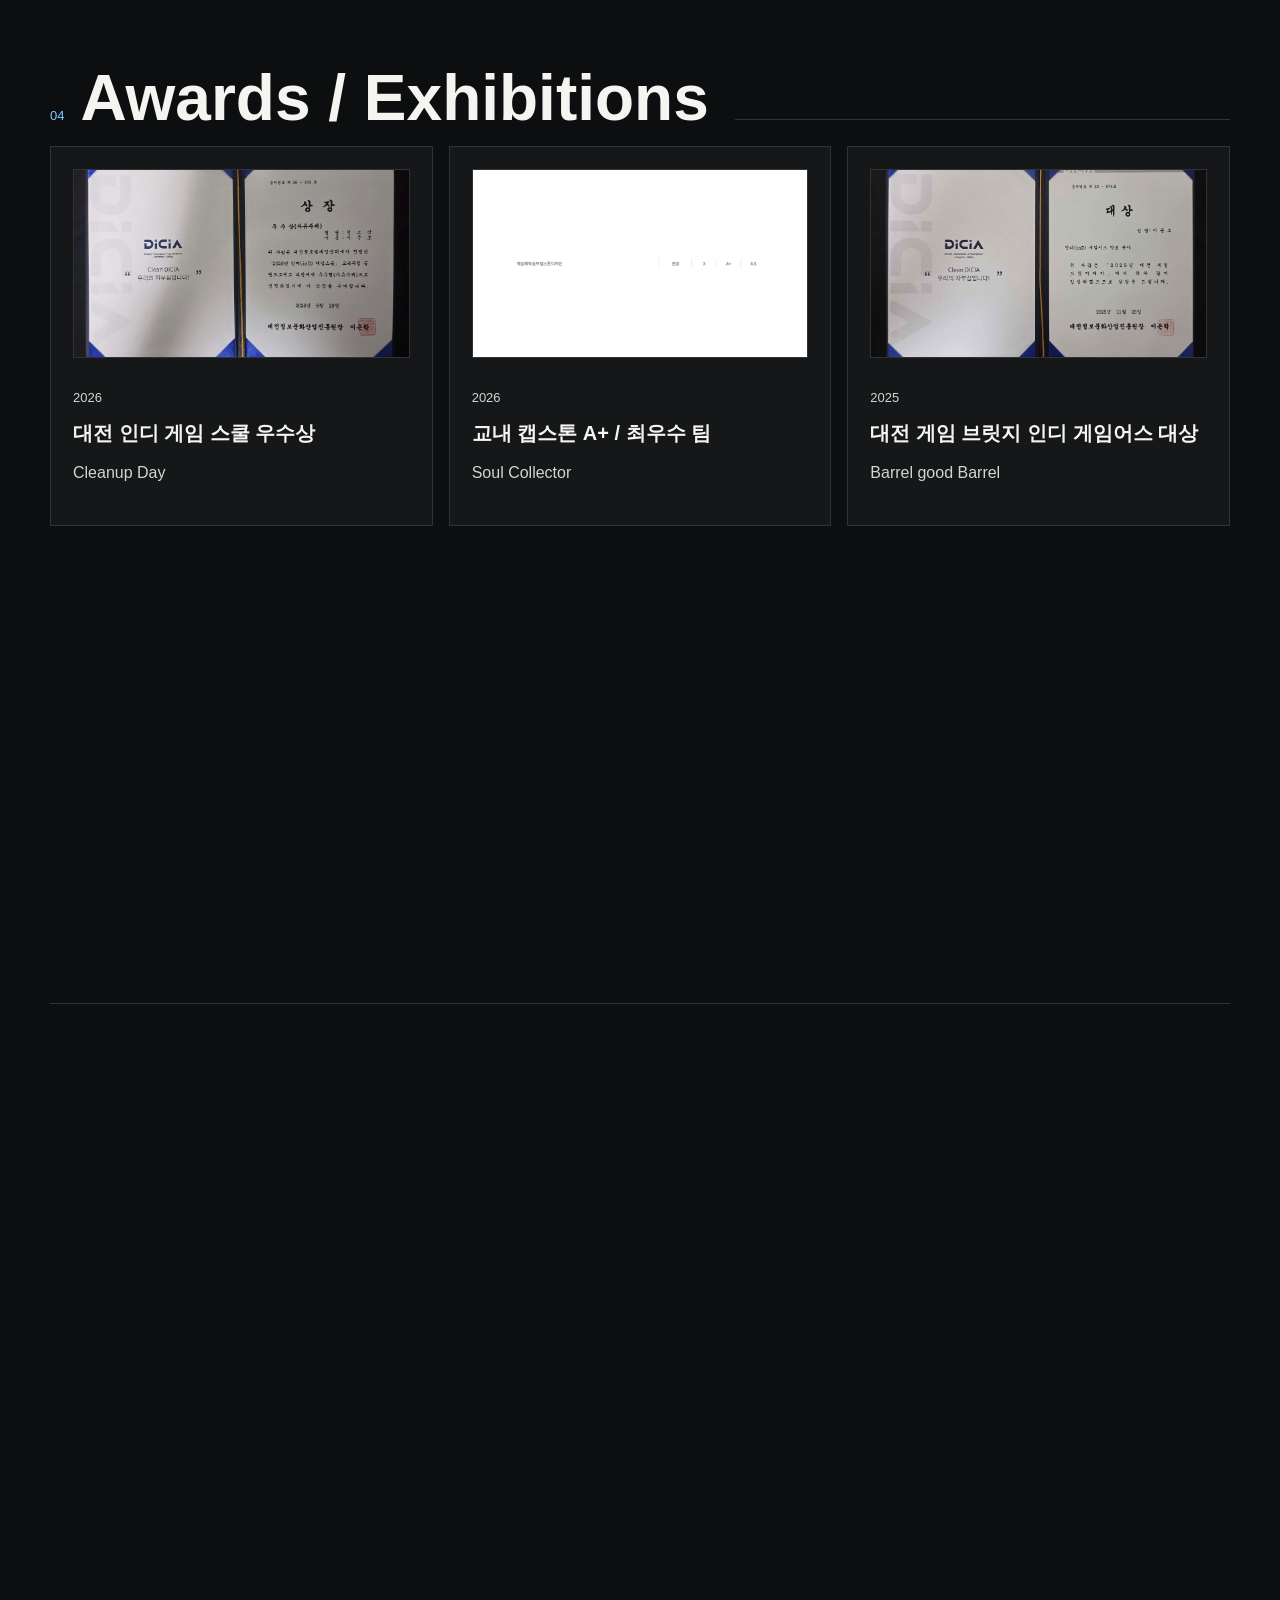
==== commit 70640aa3: "Update Cleanup Day project profile" ====
--- a/index.html
+++ b/index.html
@@ -122,25 +122,29 @@
           <h3>Cleanup Day</h3>
           <p class="role">Main Game Programmer</p>
           <p>
-            강아지와의 추억을 정리하는 치유 감성 포인트 앤 클릭 게임입니다.
+            “기억을 담아, 정리하는 시간”이라는 방향으로 제작한 치유 감성 포인트 앤 클릭 게임입니다.
             게임 루프, 미니게임 3종, 방 상호작용, 화면 전환과 UI 연출을 담당했습니다.
           </p>
           <div class="detail-grid">
             <div>
               <h4>Implemented</h4>
               <ul>
+                <li>게임 플레이 루프와 씬 이동</li>
+                <li>미니게임 트리거</li>
                 <li>공놀이, 터그, 목욕 미니게임</li>
+                <li>소품 기반 미니게임 상호작용</li>
                 <li>추억 상자 기능</li>
-                <li>주인공 방 상호작용</li>
-                <li>인트로 책 연출</li>
-                <li>페이드, 하이라이트, UI 등장 연출</li>
+                <li>진행도에 따른 방 색감 / 배경음 변화</li>
+                <li>페이드, 하이라이트, 컷씬 문구 연출</li>
               </ul>
             </div>
             <div>
-              <h4>Focus</h4>
+              <h4>Structure / Problem Solving</h4>
               <p>
-                여러 미니게임과 방 상호작용이 하나의 흐름으로 이어지도록 구현했습니다.
-                플레이 흐름, 전환, 감정선에 맞는 연출 연결에 집중한 프로젝트입니다.
+                소품과 미니게임 연결은 <code>IPropsEvent</code> 인터페이스로 분리해,
+                미니게임 구성이 바뀌어도 상호작용 코드를 크게 수정하지 않도록 설계했습니다.
+                또한 그래픽 디자이너가 전달한 이미지가 Unity에서 다르게 보이는 문제를 색상 프로파일 차이로 추적하고,
+                sRGB 변환으로 해결했습니다.
               </p>
             </div>
           </div>
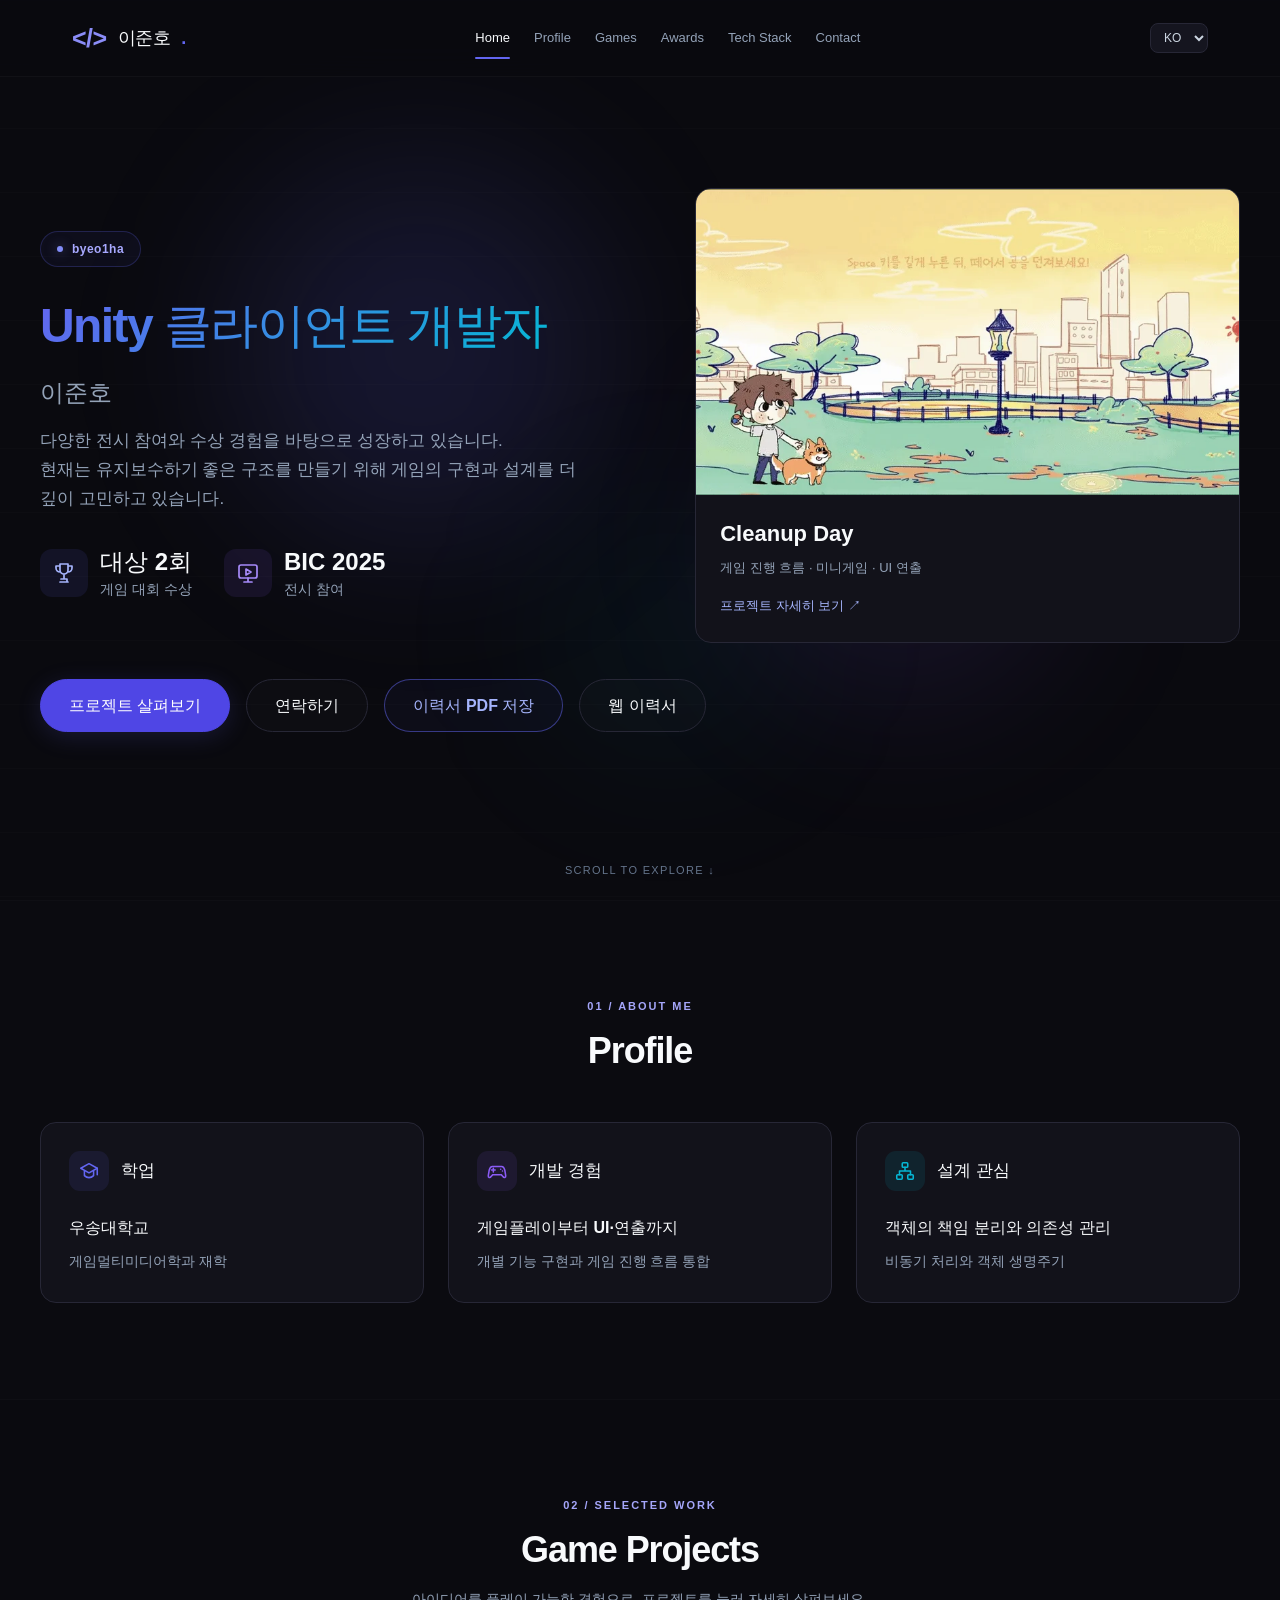
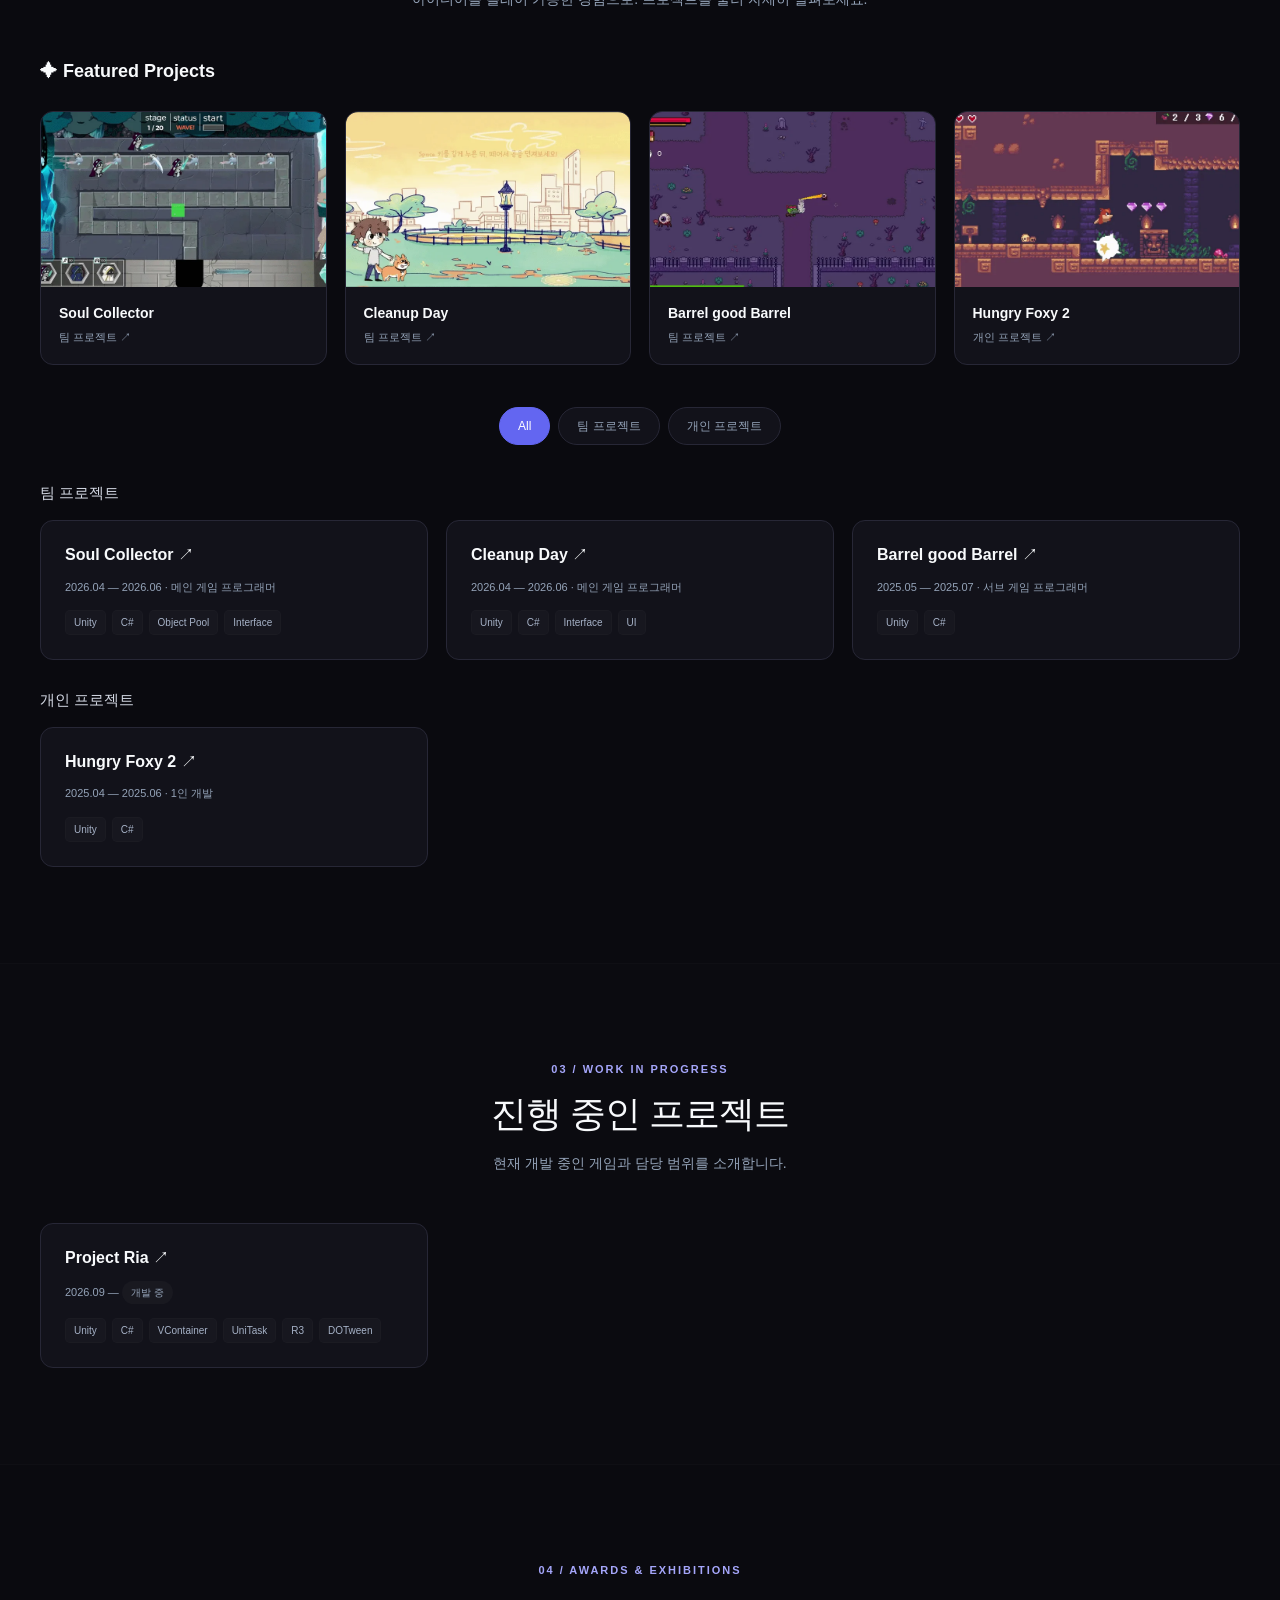
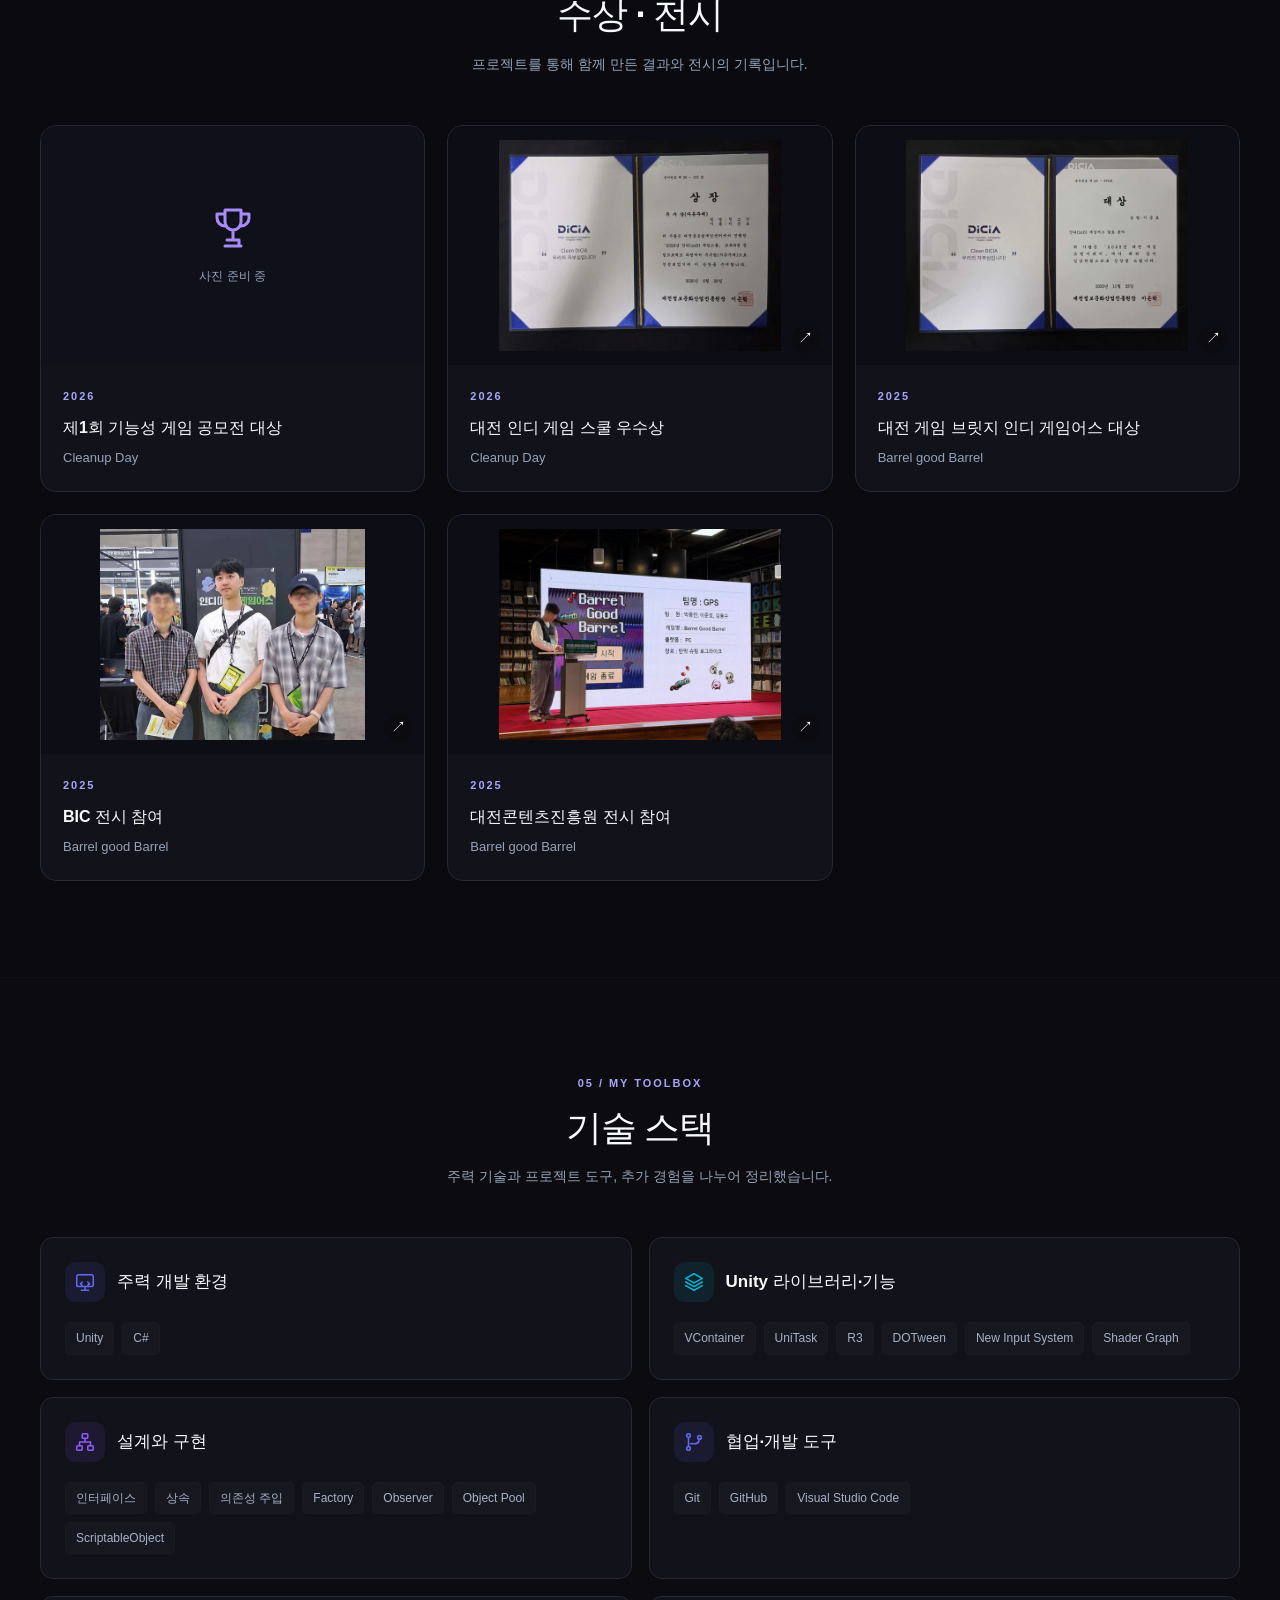
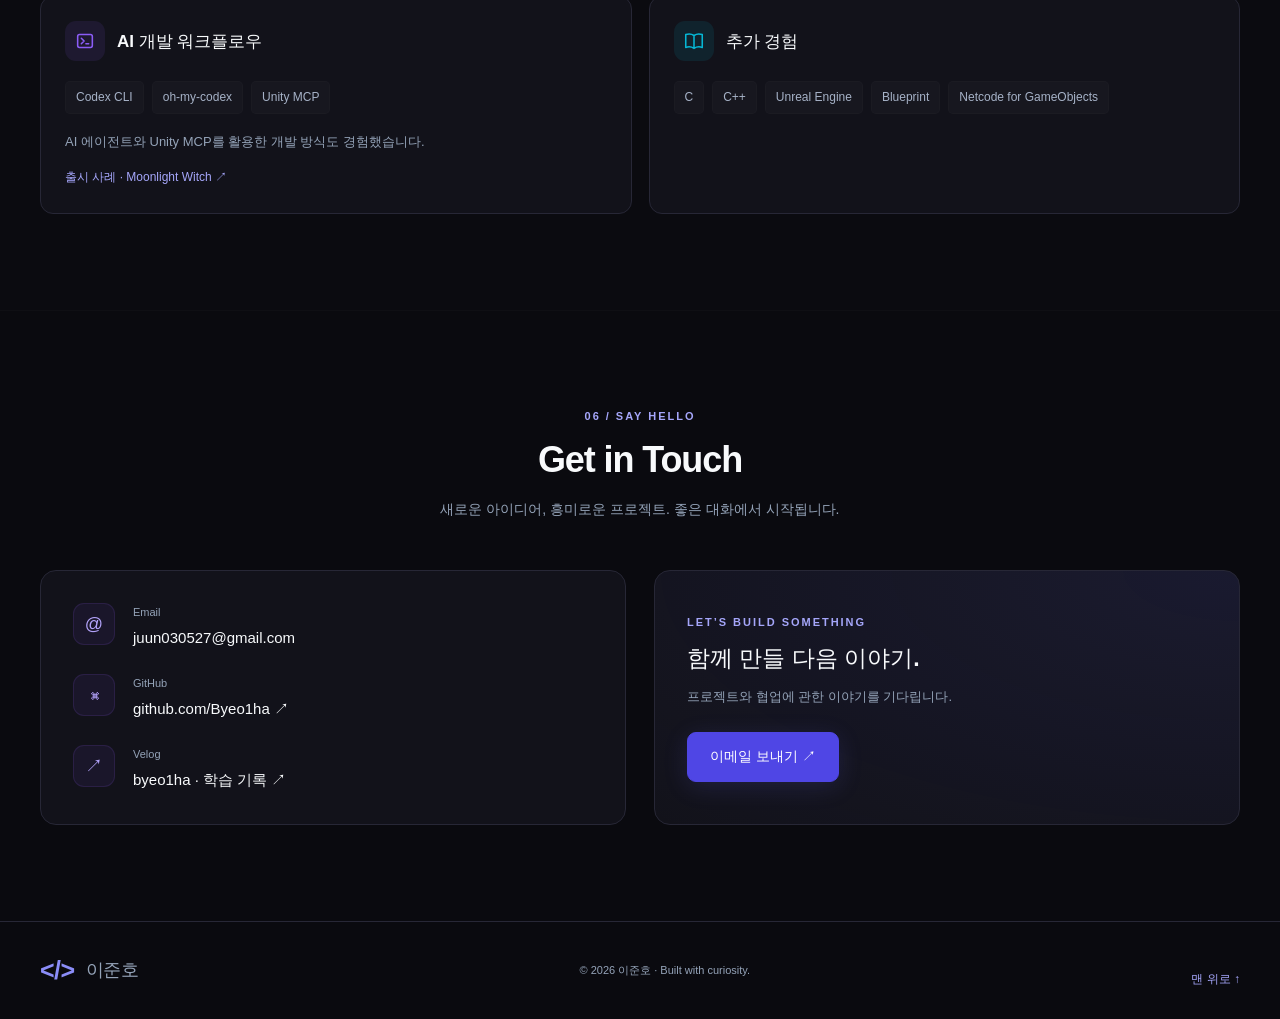
==== commit 08e122c8: "feat: Renewal portfolio site" ====
--- a/index.html
+++ b/index.html
@@ -1,581 +1,54 @@
 <!doctype html>
 <html lang="ko">
 <head>
-  <meta charset="utf-8">
+  <meta charset="UTF-8">
   <meta name="viewport" content="width=device-width, initial-scale=1">
-  <title>이준호 | Unity Client Developer</title>
-  <link rel="stylesheet" href="styles.css">
+  <meta name="theme-color" content="#0a0a0f">
+  <meta name="description" content="이준호의 Unity 클라이언트 개발 포트폴리오. Soul Collector, Cleanup Day, Barrel good Barrel, Hungry Foxy 2와 게임플레이·전투·상호작용 구현 경험을 소개합니다.">
+  <title>이준호 — Unity Client Developer</title>
+  <link rel="icon" href="./favicon.svg" type="image/svg+xml">
+  <link rel="stylesheet" href="./styles.css">
+  <script defer src="./data.js"></script>
+  <script defer src="./app.js"></script>
 </head>
 <body>
+  <a class="skip-link" href="#main">본문으로 건너뛰기</a>
   <header class="site-header">
-    <a class="brand" href="#top">이준호</a>
-    <nav class="nav" aria-label="주요 섹션">
-      <a href="#works">Works</a>
-      <a href="#experiments">Experiments</a>
-      <a href="#awards">Awards</a>
-      <a href="#stack">Stack</a>
-      <a href="#contact">Contact</a>
+    <nav class="nav-wrap container" aria-label="Main navigation">
+      <a class="brand" href="#home"><span class="brand-mark" aria-hidden="true">&lt;/&gt;</span><span data-name>이준호</span><span aria-hidden="true" style="color:var(--primary)">.</span></a>
+      <div class="nav-links" id="navigation"></div>
+      <div class="header-actions">
+        <select class="language-select" id="language" aria-label="언어 / Language"><option value="ko">KO</option><option value="en">EN</option></select>
+        <button class="menu-toggle" id="menu-toggle" type="button" aria-expanded="false" aria-controls="navigation" aria-label="메뉴 열기">☰</button>
+      </div>
     </nav>
   </header>
-
-  <main id="top">
-    <section class="hero section">
-      <div class="hero-stage" aria-hidden="true">
-        <div class="hero-code-window">
-          <div class="code-window-top">
-            <span></span>
-            <span></span>
-            <span></span>
-            <p>PlayerCombat.cs</p>
-          </div>
-          <pre class="code-screen"><code id="heroCode"></code><span class="cursor"></span></pre>
+  <main id="main">
+    <section class="hero" id="home" aria-labelledby="hero-title">
+      <div class="hero-glow" aria-hidden="true"><span class="hero-orb hero-orb-indigo"></span><span class="hero-orb hero-orb-violet"></span><span class="hero-orb hero-orb-cyan"></span></div>
+      <div class="hero-content container">
+        <div class="hero-intro">
+          <span class="eyebrow"><span class="status-dot" aria-hidden="true"></span><span id="hero-badge"></span></span>
+          <h1 class="hero-title" id="hero-title"></h1>
+          <p class="hero-name" id="hero-name"></p>
+          <p class="hero-description" id="hero-description"></p>
+          <ul class="hero-highlights" id="hero-highlights"></ul>
         </div>
+        <div class="hero-actions" id="hero-actions"></div>
+        <button class="hero-spotlight" id="hero-spotlight" type="button" aria-haspopup="dialog"></button>
       </div>
-      <div class="hero-content">
-        <p class="eyebrow">Unity Client Developer</p>
-        <h1>LEE JUNHO</h1>
-        <p class="hero-name-ko">이준호</p>
-        <p class="hero-tags">Gameplay / Combat / Systems</p>
-        <p class="hero-copy">
-          Unity와 C#으로 게임의 플레이어 액션, 전투, 상호작용 시스템을 구현합니다.
-          기능을 완성하는 것에서 멈추지 않고, 다음 프로젝트에서도 유지보수할 수 있는 구조를 고민합니다.
-        </p>
-        <div class="hero-links">
-          <a href="https://github.com/Byeo1ha" target="_blank" rel="noreferrer">GitHub</a>
-          <a href="https://velog.io/@byeo1ha/posts" target="_blank" rel="noreferrer">Velog</a>
-          <a href="mailto:juun030527@gmail.com">Email</a>
-        </div>
-      </div>
+      <a class="scroll-hint" href="#profile" aria-label="프로필로 이동">SCROLL TO EXPLORE <span aria-hidden="true">↓</span></a>
     </section>
-
-    <section class="section about" id="about">
-      <div class="section-heading">
-        <span>01</span>
-        <h2>About</h2>
-      </div>
-      <div class="text-block">
-        <p>
-          Unity 클라이언트 개발자를 목표로 공부하고 있습니다. Unity에 처음 입문했을 땐 튜토리얼을 따라 치며 게임을 개발했었습니다.
-          하지만 지금은 다양한 경험을 통해 게임 안에서 실제로 동작하는 시스템을 직접 설계하고 구현하는 데 집중하고 있습니다.
-        </p>
-        <p>
-          프로젝트를 거치며 책임 분리, 상속, 인터페이스, Object Pool, ScriptableObject를 실제 기능에 적용해왔고,
-          최근에는 R3, VContainer, UniTask, DOTween 같은 Unity 생태계의 스택을 따로 실습하며 배워나가고 있습니다.
-        </p>
-        <p>
-          새로운 기술은 작은 프로젝트로 먼저 연습해보고, 그 경험을 다음 팀 프로젝트에 가져오는 방식으로 성장해왔습니다.
-        </p>
-      </div>
-    </section>
-
-    <section class="section" id="works">
-      <div class="section-heading">
-        <span>02</span>
-        <h2>Selected Works</h2>
-      </div>
-
-      <article class="project">
-        <div class="project-media">
-          <img src="Image/soulcollector-gameplay.gif" alt="Soul Collector gameplay">
-        </div>
-        <div class="project-body">
-          <p class="project-meta">2D Tower Defense / Team Project / 2026.04 - 2026.06</p>
-          <h3>Soul Collector</h3>
-          <p class="role">Main Game Programmer</p>
-          <p>
-            소환수를 설치해 몰려오는 적들로부터 크리스탈을 지키는 2D 타워 디펜스 게임입니다.
-            메인 게임 프로그래머로 참여해 소환수 설치, 공격 시스템, 연출, 설정 기능, 팀 기능 통합을 담당했습니다.
-          </p>
-          <div class="detail-grid">
-            <div>
-              <h4>Implemented</h4>
-              <ul>
-                <li>소환수 설치 및 위치 가이드</li>
-                <li>격자 보정 및 설치 가능 여부 검사</li>
-                <li>근접, 투사체, 레이저 공격 방식</li>
-                <li>Object Pool 기반 투사체 / 이펙트 재사용</li>
-                <li>클리어, 실패, 씬 전환 연출</li>
-              </ul>
-            </div>
-            <div>
-              <h4>Structure</h4>
-              <p>
-                소환수의 공통 동작은 <code>TurretBase</code>로 묶고, 공격 방식은 영역 공격, 투사체 공격, 레이저 공격으로 분리했습니다.
-                애니메이션 재생은 인터페이스를 통해 요청하는 구조로 구현했습니다.
-              </p>
-            </div>
-          </div>
-          <p class="result">2026 교내 캡스톤 A+ / 최우수 팀</p>
-          <div class="project-links">
-            <a href="https://github.com/Byeo1ha/SoulCollector" target="_blank" rel="noreferrer">GitHub</a>
-            <a href="https://youtu.be/SbnAHzEwJqo?si=iudo3Bq4X8eC2RR-" target="_blank" rel="noreferrer">Video</a>
-          </div>
-        </div>
-      </article>
-
-      <article class="project">
-        <div class="project-media">
-          <img src="Image/cleanupday-gameplay.gif" alt="Cleanup Day gameplay">
-        </div>
-        <div class="project-body">
-          <p class="project-meta">Point-and-Click / Narrative Minigame / 2026.04 - 2026.06</p>
-          <h3>Cleanup Day</h3>
-          <p class="role">Main Game Programmer</p>
-          <p>
-            “기억을 담아, 정리하는 시간”이라는 방향으로 제작한 치유 감성 포인트 앤 클릭 게임입니다.
-            게임 루프, 미니게임 3종, 방 상호작용, 화면 전환과 UI 연출을 담당했습니다.
-          </p>
-          <div class="detail-grid">
-            <div>
-              <h4>Implemented</h4>
-              <ul>
-                <li>게임 플레이 루프와 씬 이동</li>
-                <li>미니게임 트리거</li>
-                <li>공놀이, 터그, 목욕 미니게임</li>
-                <li>소품 기반 미니게임 상호작용</li>
-                <li>추억 상자 기능</li>
-                <li>진행도에 따른 방 색감 / 배경음 변화</li>
-                <li>페이드, 하이라이트, 컷씬 문구 연출</li>
-              </ul>
-            </div>
-            <div>
-              <h4>Structure / Problem Solving</h4>
-              <p>
-                소품과 미니게임 연결은 <code>IPropsEvent</code> 인터페이스로 분리해,
-                미니게임 구성이 바뀌어도 상호작용 코드를 크게 수정하지 않도록 설계했습니다.
-                또한 그래픽 디자이너가 전달한 이미지가 Unity에서 다르게 보이는 문제를 색상 프로파일 차이로 추적하고,
-                sRGB 변환으로 해결했습니다.
-              </p>
-            </div>
-          </div>
-          <p class="result">2026 대전 인디 게임 스쿨 우수상</p>
-          <div class="project-links">
-            <a href="https://github.com/Byeo1ha/CleanupDay" target="_blank" rel="noreferrer">GitHub</a>
-            <a href="https://youtu.be/s7HXVZfjiR0?si=G_VClIr413SciTiJ" target="_blank" rel="noreferrer">Video</a>
-            <a href="https://v.daum.net/v/20260630175602360" target="_blank" rel="noreferrer">Daum</a>
-            <a href="https://www.newspim.com/news/view/20260630000887" target="_blank" rel="noreferrer">Newspim</a>
-            <a href="https://www.chungnamilbo.co.kr/news/articleView.html?idxno=896364" target="_blank" rel="noreferrer">Chungnamilbo</a>
-          </div>
-        </div>
-      </article>
-
-      <article class="project">
-        <div class="project-media">
-          <img src="Image/barrelgoodbarrel-gameplay.gif" alt="Barrel good Barrel gameplay">
-        </div>
-        <div class="project-body">
-          <p class="project-meta">Top-down Roguelike Shooter / Team Project / 2025.05 - 2025.07</p>
-          <h3>Barrel good Barrel</h3>
-          <p class="role">Sub Game Programmer</p>
-          <p>
-            샷건과 탄환 조합을 중심으로 진행되는 탑다운 로그라이크 슈팅 게임입니다.
-            방 이동, 랜덤 방 생성, 상호작용, 튜토리얼, 보스 컷씬과 주요 연출을 담당했습니다.
-          </p>
-          <div class="detail-grid">
-            <div>
-              <h4>Implemented</h4>
-              <ul>
-                <li>방과 방 사이 이동</li>
-                <li>랜덤 방 생성</li>
-                <li>포탈 이동</li>
-                <li>상점 및 포션 상호작용</li>
-                <li>보스 등장 컷씬과 주요 연출</li>
-              </ul>
-            </div>
-            <div>
-              <h4>Focus</h4>
-              <p>
-                첫 본격 협업 프로젝트였습니다. 협업과 전시, 수상 경험을 얻었고 이후 프로젝트에서
-                책임 분리와 구조 설계를 더 의식하게 된 계기가 되었습니다.
-              </p>
-            </div>
-          </div>
-          <p class="result">2025 대전 게임 브릿지 인디 게임어스 대상 / BIC 전시 참여</p>
-          <div class="project-links">
-            <a href="https://github.com/Byeo1ha/Barrel-good-Barrel" target="_blank" rel="noreferrer">GitHub</a>
-            <a href="https://youtu.be/pGit7UcJFyk?si=15hZry3weSTExs-B" target="_blank" rel="noreferrer">Video</a>
-          </div>
-        </div>
-      </article>
-
-      <article class="project">
-        <div class="project-media">
-          <img src="Image/hungryfoxy2-gameplay.gif" alt="Hungry Foxy 2 gameplay">
-        </div>
-        <div class="project-body">
-          <p class="project-meta">2D Side-scrolling Platformer / Solo Project / 2025.04 - 2025.06</p>
-          <h3>Hungry Foxy 2</h3>
-          <p class="role">Solo Developer</p>
-          <p>
-            체리를 획득한 뒤 다시 집으로 돌아가는 왕복형 2D 플랫포머 게임입니다.
-            이전에 만들었던 첫 게임을 다시 개발하며, 직접 구현하는 감각을 확인한 1인 프로젝트입니다.
-          </p>
-          <div class="detail-grid">
-            <div>
-              <h4>Implemented</h4>
-              <ul>
-                <li>전체 게임 플레이 루프</li>
-                <li>플레이어 이동, 점프, 공격</li>
-                <li>아이템 획득과 클리어 조건</li>
-                <li>일시 정지 및 설정 저장</li>
-                <li>씬 전환, 카메라, 피격 / 사망 연출</li>
-              </ul>
-            </div>
-            <div>
-              <h4>Focus</h4>
-              <p>
-                당시에는 SOLID나 책임 분리를 충분히 알지 못했지만, 이전보다 코드를 이해하고 직접 구현할 수 있게 되었다는 점에서 중요한 성장 기록입니다.
-              </p>
-            </div>
-          </div>
-          <p class="result">2022 교내 학술제 개발 부문 1등</p>
-          <div class="project-links">
-            <a href="https://github.com/Byeo1ha/HungryFoxy2" target="_blank" rel="noreferrer">GitHub</a>
-            <a href="https://youtu.be/iHADhwW7bAk?si=Dv-EDdTyjhJfCKVM" target="_blank" rel="noreferrer">Video</a>
-          </div>
-        </div>
-      </article>
-    </section>
-
-    <section class="section" id="experiments">
-      <div class="section-heading">
-        <span>03</span>
-        <h2>Technical Experiments</h2>
-      </div>
-      <div class="experiment-grid">
-        <article class="experiment">
-          <p class="project-meta">2D Action Prototype / Paused Private Project</p>
-          <h3>Project Ria</h3>
-          <p>
-            2D 액션 게임을 목표로 개발하던 개인 프로젝트입니다. 현재는 개발을 일시 중단했지만,
-            플레이어 액션과 전투 구조를 실험한 프로젝트로 사이트에 노출합니다.
-          </p>
-          <ul class="tag-list">
-            <li>이동 / 점프 / 낙하</li>
-            <li>일반 공격 / 공중 공격</li>
-            <li>회피 / 가드</li>
-            <li>히트스톱</li>
-            <li>R3</li>
-            <li>VContainer</li>
-            <li>UniTask</li>
-          </ul>
-          <p class="note">Private repository / Currently paused / Gameplay GIF deferred</p>
-        </article>
-
-        <article class="experiment">
-          <p class="project-meta">Unity Stack Practice / Multiplayer Experiment / 2026.08 -</p>
-          <h3>LuckyDice</h3>
-          <p>
-            다음 팀 프로젝트에서 사용할 수 있도록 Unity 생태계의 스택과 멀티플레이 구조를 실습한 개인 프로젝트입니다.
-            완성작보다 학습과 중간 점검에 가까운 프로젝트입니다.
-          </p>
-          <ul class="tag-list">
-            <li>R3</li>
-            <li>VContainer</li>
-            <li>UniTask</li>
-            <li>DOTween</li>
-            <li>New Input System</li>
-            <li>Multiplayer</li>
-          </ul>
-          <div class="project-links">
-            <a href="https://github.com/Byeo1ha/LuckyDice" target="_blank" rel="noreferrer">GitHub</a>
-          </div>
-          <p class="note">Gameplay GIF deferred</p>
-        </article>
-      </div>
-    </section>
-
-    <section class="section" id="awards">
-      <div class="section-heading">
-        <span>04</span>
-        <h2>Awards / Exhibitions</h2>
-      </div>
-      <div class="award-grid">
-        <article class="award">
-          <button class="award-image-button" type="button" data-full="Image/cleanupday-reward.jpg" aria-label="Cleanup Day 수상 이미지 확대">
-            <img src="Image/cleanupday-reward.jpg" alt="Cleanup Day award">
-          </button>
-          <div>
-            <p class="year">2026</p>
-            <h3>대전 인디 게임 스쿨 우수상</h3>
-            <p>Cleanup Day</p>
-          </div>
-        </article>
-        <article class="award">
-          <button class="award-image-button" type="button" data-full="Image/soulcollector-reward.png" aria-label="Soul Collector 수상 이미지 확대">
-            <img src="Image/soulcollector-reward.png" alt="Soul Collector capstone result">
-          </button>
-          <div>
-            <p class="year">2026</p>
-            <h3>교내 캡스톤 A+ / 최우수 팀</h3>
-            <p>Soul Collector</p>
-          </div>
-        </article>
-        <article class="award">
-          <button class="award-image-button" type="button" data-full="Image/barrelgoodbarrel-reward.jpg" aria-label="Barrel good Barrel 수상 이미지 확대">
-            <img src="Image/barrelgoodbarrel-reward.jpg" alt="Barrel good Barrel award">
-          </button>
-          <div>
-            <p class="year">2025</p>
-            <h3>대전 게임 브릿지 인디 게임어스 대상</h3>
-            <p>Barrel good Barrel</p>
-          </div>
-        </article>
-        <article class="award">
-          <button class="award-image-button" type="button" data-full="Image/bic-reward.png" aria-label="BIC 전시 이미지 확대">
-            <img src="Image/bic-reward.png" alt="BIC exhibition">
-          </button>
-          <div>
-            <p class="year">2025</p>
-            <h3>BIC 전시 참여</h3>
-            <p>Barrel good Barrel</p>
-          </div>
-        </article>
-        <article class="award">
-          <button class="award-image-button" type="button" data-full="Image/agency-reward.png" aria-label="대전콘텐츠진흥원 전시 이미지 확대">
-            <img src="Image/agency-reward.png" alt="Daejeon Content Agency exhibition">
-          </button>
-          <div>
-            <p class="year">2025</p>
-            <h3>대전콘텐츠진흥원 전시 참여</h3>
-            <p>Barrel good Barrel</p>
-          </div>
-        </article>
-        <article class="award">
-          <button class="award-image-button" type="button" data-full="Image/hungryfoxy2-reward.jpg" aria-label="Hungry Foxy 수상 이미지 확대">
-            <img src="Image/hungryfoxy2-reward.jpg" alt="Hungry Foxy award">
-          </button>
-          <div>
-            <p class="year">2022</p>
-            <h3>교내 학술제 개발 부문 1등</h3>
-            <p>Hungry Foxy</p>
-          </div>
-        </article>
-      </div>
-    </section>
-
-    <section class="section" id="stack">
-      <div class="section-heading">
-        <span>05</span>
-        <h2>Stack</h2>
-      </div>
-      <div class="stack-grid">
-        <div>
-          <h3>Main</h3>
-          <ul class="tag-list">
-            <li>Unity</li>
-            <li>C#</li>
-            <li>Git / GitHub</li>
-          </ul>
-        </div>
-        <div>
-          <h3>Gameplay</h3>
-          <ul class="tag-list">
-            <li>2D Gameplay</li>
-            <li>Player Action</li>
-            <li>Combat System</li>
-            <li>Interaction System</li>
-            <li>Minigame System</li>
-            <li>Tower Defense System</li>
-            <li>Camera / Feedback</li>
-            <li>UI Flow</li>
-          </ul>
-        </div>
-        <div>
-          <h3>Architecture</h3>
-          <ul class="tag-list">
-            <li>Interface</li>
-            <li>Inheritance</li>
-            <li>Object Pooling</li>
-            <li>ScriptableObject</li>
-            <li>Observer Pattern</li>
-            <li>event Action</li>
-            <li>Dependency Injection</li>
-          </ul>
-        </div>
-        <div>
-          <h3>Unity Stack</h3>
-          <ul class="tag-list">
-            <li>R3</li>
-            <li>VContainer</li>
-            <li>UniTask</li>
-            <li>DOTween</li>
-            <li>New Input System</li>
-          </ul>
-        </div>
-      </div>
-    </section>
-
-    <section class="section" id="notes">
-      <div class="section-heading">
-        <span>06</span>
-        <h2>Study Notes</h2>
-      </div>
-      <p class="section-copy">Velog에 Unity 스택을 공부하며 정리한 글을 작성하고 있습니다.</p>
-      <div class="project-links">
-        <a href="https://velog.io/@byeo1ha/%EB%81%84%EC%A0%81%EB%81%84%EC%A0%81-%EB%A9%94%EB%AA%A8%ED%95%98%EB%8A%94-UniTask" target="_blank" rel="noreferrer">UniTask</a>
-        <a href="https://velog.io/@byeo1ha/%EB%81%84%EC%A0%81-%EB%81%84%EC%A0%81-%EB%A9%94%EB%AA%A8%ED%95%98%EB%8A%94-VContainer" target="_blank" rel="noreferrer">VContainer</a>
-        <a href="https://velog.io/@byeo1ha/%EB%81%84%EC%A0%81-%EB%81%84%EC%A0%81-%EB%A9%94%EB%AA%A8%ED%95%98%EB%8A%94-DOTween" target="_blank" rel="noreferrer">DOTween</a>
-      </div>
-    </section>
-
-    <section class="section contact" id="contact">
-      <div class="section-heading">
-        <span>07</span>
-        <h2>Contact</h2>
-      </div>
-      <div class="contact-links">
-        <a href="https://github.com/Byeo1ha" target="_blank" rel="noreferrer">GitHub</a>
-        <a href="https://velog.io/@byeo1ha/posts" target="_blank" rel="noreferrer">Velog</a>
-        <a href="mailto:juun030527@gmail.com">juun030527@gmail.com</a>
-      </div>
-    </section>
+    <section class="section section-alt" id="profile" aria-labelledby="profile-title"><div class="container"><div class="section-heading" id="profile-heading"></div><p class="template-notice" id="template-notice"></p><div class="profile-grid" id="profile-content"></div></div></section>
+    <section class="section" id="games" aria-labelledby="games-title"><div class="container"><div class="section-heading" id="games-heading"></div><h3 class="panel-title" id="featured-title"></h3><div class="featured-grid" id="featured-projects"></div><div class="filters" id="filters" role="group" aria-label="프로젝트 유형 필터"></div><div id="game-projects" aria-live="polite"></div></div></section>
+    <section class="section section-alt" id="work" aria-labelledby="work-title"><div class="container"><div class="section-heading" id="work-heading"></div><div class="wip-grid" id="work-projects"></div></div></section>
+    <section class="section" id="tools" aria-labelledby="tools-title"><div class="container"><div class="section-heading" id="tools-heading"></div><div class="tool-grid" id="tool-projects"></div></div></section>
+    <section class="section" id="awards" aria-labelledby="awards-title"><div class="container"><div class="section-heading" id="awards-heading"></div><div class="award-grid" id="award-list"></div></div></section>
+    <section class="section section-alt" id="skills" aria-labelledby="skills-title"><div class="container"><div class="section-heading" id="skills-heading"></div><div class="skills-grid" id="skill-list"></div></div></section>
+    <section class="section" id="contact" aria-labelledby="contact-title"><div class="container"><div class="section-heading" id="contact-heading"></div><div class="contact-grid" id="contact-content"></div></div></section>
   </main>
-
-  <div class="image-modal" id="imageModal" aria-hidden="true">
-    <div class="image-modal-panel" role="dialog" aria-modal="true" aria-label="수상 이미지 확대">
-      <button class="image-modal-close" type="button" aria-label="닫기">X</button>
-      <img src="" alt="">
-    </div>
-  </div>
-
-  <script>
-    document.body.classList.add("motion-ready");
-
-    const imageModal = document.querySelector("#imageModal");
-    const imageModalImage = imageModal.querySelector("img");
-    const imageModalClose = imageModal.querySelector(".image-modal-close");
-    const awardButtons = document.querySelectorAll(".award-image-button");
-    const heroCode = document.querySelector("#heroCode");
-    const heroTitle = document.querySelector(".hero h1");
-    const codeLines = [
-      "using UnityEngine;",
-      "using R3;",
-      "",
-      "public sealed class PlayerCombat : MonoBehaviour",
-      "{",
-      "    [SerializeField] private float comboWindow = 0.5f;",
-      "",
-      "    private readonly ReactiveProperty<float> moveInput = new(0f);",
-      "    private PlayerState state;",
-      "    private AttackPool attackPool;",
-      "",
-      "    private void OnAttack()",
-      "    {",
-      "        if (state.IsActionLocked()) return;",
-      "",
-      "        AttackHitbox hitbox = attackPool.GetAttack();",
-      "        if (hitbox == null) return;",
-      "",
-      "        state.StartAttack();",
-      "        hitbox.Active(transform);",
-      "    }",
-      "}"
-    ];
-    const codeText = codeLines.join("\n");
-    let codeIndex = 0;
-
-    function splitHeroTitle() {
-      if (!heroTitle) return;
-
-      const text = heroTitle.textContent;
-      heroTitle.textContent = "";
-
-      for (let i = 0; i < text.length; i++) {
-        const span = document.createElement("span");
-        span.className = text[i] === " " ? "char space" : "char";
-        span.style.setProperty("--char-index", i);
-        span.textContent = text[i] === " " ? "\u00a0" : text[i];
-        heroTitle.appendChild(span);
-      }
-    }
-
-    function setupRevealAnimation() {
-      const revealTargets = document.querySelectorAll([
-        ".section-heading",
-        ".text-block p",
-        ".project",
-        ".experiment",
-        ".award",
-        ".stack-grid > div",
-        ".section-copy",
-        "#notes .project-links",
-        ".contact-links"
-      ].join(","));
-
-      revealTargets.forEach((element, index) => {
-        element.classList.add("reveal");
-        element.style.setProperty("--reveal-delay", `${Math.min(index % 4, 3) * 80}ms`);
-      });
-
-      const observer = new IntersectionObserver((entries) => {
-        entries.forEach((entry) => {
-          if (!entry.isIntersecting) return;
-
-          entry.target.classList.add("is-visible");
-          observer.unobserve(entry.target);
-        });
-      }, {
-        threshold: 0.16,
-        rootMargin: "0px 0px -8% 0px"
-      });
-
-      revealTargets.forEach((element) => observer.observe(element));
-    }
-
-    function openImageModal(src, alt) {
-      imageModalImage.src = src;
-      imageModalImage.alt = alt;
-      imageModal.setAttribute("aria-hidden", "false");
-      document.body.classList.add("modal-open");
-    }
-
-    function closeImageModal() {
-      imageModal.setAttribute("aria-hidden", "true");
-      imageModalImage.src = "";
-      document.body.classList.remove("modal-open");
-    }
-
-    awardButtons.forEach((button) => {
-      button.addEventListener("click", () => {
-        const image = button.querySelector("img");
-        openImageModal(button.dataset.full, image.alt);
-      });
-    });
-
-    imageModalClose.addEventListener("click", closeImageModal);
-    imageModal.addEventListener("click", (event) => {
-      if (event.target === imageModal) {
-        closeImageModal();
-      }
-    });
-
-    window.addEventListener("keydown", (event) => {
-      if (event.key === "Escape" && imageModal.getAttribute("aria-hidden") === "false") {
-        closeImageModal();
-      }
-    });
-
-    function typeHeroCode() {
-      if (!heroCode) return;
-
-      heroCode.textContent = codeText.slice(0, codeIndex);
-      codeIndex += 1;
-
-      if (codeIndex > codeText.length) {
-        window.setTimeout(() => {
-          codeIndex = 0;
-          typeHeroCode();
-        }, 2200);
-        return;
-      }
-
-      window.setTimeout(typeHeroCode, 82);
-    }
-
-    splitHeroTitle();
-    setupRevealAnimation();
-    typeHeroCode();
-  </script>
+  <footer class="site-footer"><div class="container footer-inner" id="footer-content"></div></footer>
+  <dialog class="dialog" id="project-dialog" aria-labelledby="dialog-title"><div class="dialog-inner"><button type="button" class="dialog-close" id="dialog-close" aria-label="닫기">×</button><div id="dialog-body"></div></div></dialog>
+  <noscript><p style="padding:2rem;color:white;background:#12121a">이 포트폴리오의 내용을 보려면 JavaScript를 활성화해주세요. Enable JavaScript to view this portfolio.</p></noscript>
 </body>
 </html>
--- a/styles.css
+++ b/styles.css
@@ -1,709 +1,128 @@
-:root {
-  --bg: #0d0e0f;
-  --panel: #151719;
-  --panel-soft: #111315;
-  --text: #f4f4f0;
-  --muted: #a3a7a8;
-  --line: #303336;
-  --accent: #7ccfff;
-  --accent-soft: rgba(124, 207, 255, 0.12);
-  --max: 1180px;
-}
+:root{color-scheme:dark;--bg:#0a0a0f;--card:#12121a;--text:#f8fafc;--muted:#94a3b8;--primary:#6366f1;--violet:#8b5cf6;--cyan:#06b6d4;--border:#272736;--radius:16px;font-family:Inter,Pretendard,"Noto Sans KR","Apple SD Gothic Neo","Malgun Gothic",sans-serif;font-synthesis:none}
+*{box-sizing:border-box}html{scroll-behavior:smooth;scroll-padding-top:90px}body{margin:0;background:var(--bg);color:var(--text);font-size:15px;line-height:1.7;-webkit-font-smoothing:antialiased}body.modal-open{overflow:hidden}a{color:inherit;text-decoration:none}button,input,select{font:inherit}button{cursor:pointer}button,a,select{-webkit-tap-highlight-color:transparent}button{color:inherit}button:disabled{cursor:not-allowed;opacity:.5}img{max-width:100%;display:block}h1,h2,h3,h4,p{margin:0}h1,h2,h3,h4{line-height:1.3}button:focus-visible,a:focus-visible,select:focus-visible{outline:3px solid var(--cyan);outline-offset:5px}::selection{background:#6366f15c;color:white}[hidden]{display:none!important}.container{width:min(1200px,calc(100% - 64px));margin-inline:auto}.skip-link{position:fixed;left:20px;top:-80px;z-index:100;background:var(--primary);padding:10px 20px;border-radius:8px}.skip-link:focus{top:12px}
+.site-header{position:fixed;inset:0 0 auto;z-index:30;border-bottom:1px solid #ffffff08;background:#0a0a0fde;backdrop-filter:blur(18px)}.nav-wrap{max-width:1264px;margin:auto;min-height:76px;padding:0 32px;display:flex;align-items:center;justify-content:space-between;gap:24px}.brand{display:flex;align-items:center;gap:11px;font-size:18px;font-weight:750;white-space:nowrap;letter-spacing:-.5px}.brand-mark{color:#8b8df8;font-size:25px;font-weight:700}.nav-links{display:flex;align-items:center;gap:30px}.nav-links a{font-size:13px;color:var(--muted);padding:25px 0;position:relative;transition:color .2s}.nav-links a:hover,.nav-links a.active{color:var(--text)}.nav-links a.active:after{content:"";position:absolute;bottom:15px;left:0;right:0;height:2px;background:var(--primary);border-radius:3px}.header-actions{display:flex;align-items:center;gap:12px}.language-select{background:#15151f;color:#cbd5e1;border:1px solid var(--border);border-radius:8px;padding:6px 9px;font-size:12px}.menu-toggle{display:none;border:1px solid var(--border);border-radius:8px;background:var(--card);width:39px;height:39px}
+.hero{min-height:800px;min-height:min(880px,100svh);padding:150px 24px 85px;display:flex;align-items:center;justify-content:center;text-align:center;position:relative;isolation:isolate;overflow:hidden}.hero:before{content:"";position:absolute;inset:0;z-index:-2;background-image:linear-gradient(#ffffff03 1px,transparent 1px);background-size:64px 64px}.hero-glow{position:absolute;z-index:-1;inset:0;background:none;pointer-events:none}.hero-glow .hero-orb{position:absolute;display:block;aspect-ratio:1;border-radius:50%;filter:blur(80px);pointer-events:none}.hero-glow .hero-orb-indigo{width:clamp(200px,30vw,380px);top:18%;left:18%;background:rgb(99 102 241 / .14)}.hero-glow .hero-orb-violet{width:clamp(180px,26vw,320px);top:42%;right:17%;background:rgb(139 92 246 / .11)}.hero-glow .hero-orb-cyan{width:clamp(160px,22vw,260px);bottom:15%;left:42%;background:rgb(6 182 212 / .05)}.hero-content{max-width:850px;width:100%;position:relative}.eyebrow{display:inline-flex;gap:9px;align-items:center;border:1px solid #6366f13d;background:#6366f10d;border-radius:30px;padding:7px 16px;color:#a8a9ff;font-size:12px;font-weight:600;letter-spacing:.04em;margin-bottom:30px}.status-dot{width:6px;height:6px;background:#818cf8;border-radius:50%;box-shadow:0 0 12px #818cf888}.hero-kicker{font-size:clamp(17px,2.1vw,24px);color:#cbd5e1;margin-bottom:13px;font-weight:500;letter-spacing:-.6px}.hero-title{font-size:clamp(50px,7vw,80px);font-weight:800;letter-spacing:-3px;line-height:1.16;margin-bottom:24px}.gradient-text{background:linear-gradient(110deg,#818cf8 10%,#a78bfa 48%,#22d3ee 95%);color:transparent;background-clip:text;-webkit-background-clip:text}.hero-description{max-width:600px;margin:0 auto;color:var(--muted);line-height:1.95;font-size:16px;word-break:keep-all}.hero-actions{display:flex;justify-content:center;flex-wrap:wrap;gap:12px;margin-top:32px}.button{display:inline-flex;justify-content:center;align-items:center;gap:10px;padding:12px 22px;border-radius:9px;font-size:14px;font-weight:600;border:1px solid var(--border);transition:background .2s,transform .2s;color:var(--text);background:var(--card)}.button:hover{transform:translateY(-2px);background:#202031}.button.primary{background:var(--primary);border-color:var(--primary);box-shadow:0 5px 25px #6366f128}.button.primary:hover{background:#7779f7}.button.secondary{background:#ffffff03}.button.small{padding:8px 14px;font-size:12px}.resume-link{display:inline-block;color:var(--muted);font-size:12px;margin:19px 8px 0}.resume-link:hover{color:#a5b4fc}.scroll-hint{position:absolute;bottom:20px;left:50%;transform:translateX(-50%);color:#64748b;font-size:11px;letter-spacing:.12em}.scroll-hint:hover{color:#a5b4fc}
+.section{padding:96px 0;position:relative}.section-alt{background:#ffffff01;border-block:1px solid #ffffff04}.section-heading{text-align:center;margin-bottom:48px}.section-label{font-size:11px;letter-spacing:.18em;text-transform:uppercase;color:#a5a6fa;font-weight:650;margin-bottom:12px;display:block}.section-title{font-size:36px;font-weight:750;letter-spacing:-1.1px;margin-bottom:14px}.section-description{color:var(--muted);font-size:14px;max-width:650px;margin:auto;word-break:keep-all}.profile-grid{display:grid;grid-template-columns:1fr 1.25fr;gap:28px}.panel{padding:30px;background:var(--card);border:1px solid var(--border);border-radius:var(--radius)}.panel-title{font-size:18px;margin-bottom:28px;display:flex;align-items:center;gap:12px}.timeline{padding-left:17px;border-left:1px solid #353547;margin-left:6px}.timeline-item{position:relative;padding:0 0 28px 9px}.timeline-item:last-child{padding-bottom:0}.timeline-item:before{content:"";position:absolute;width:7px;height:7px;background:var(--primary);border:4px solid var(--card);box-sizing:content-box;border-radius:50%;left:-25px;top:3px}.timeline-period{color:#a5a6fa;font-size:11px;margin-bottom:8px}.timeline-content h4{font-size:15px;margin-bottom:6px}.timeline-content p{font-size:13px;color:var(--muted)}.badge{display:inline-flex;padding:3px 9px;border-radius:20px;font-size:10px;font-weight:500;background:#6366f11a;color:#b0b1ff;white-space:nowrap}.badge.current{color:#67e8c1;background:#10b98118}.badge.subtle{color:var(--muted);background:#ffffff07}.featured-grid{display:grid;grid-template-columns:repeat(4,1fr);gap:18px;margin:24px 0 42px}.featured-card{display:block;width:100%;border:1px solid var(--border);border-radius:13px;overflow:hidden;background:var(--card);padding:0;text-align:left;transition:transform .25s,box-shadow .25s}.featured-card:hover{transform:translateY(-6px);box-shadow:0 18px 40px #6366f11a}.featured-card button{background:none;border:0;padding:0;width:100%;text-align:left}.project-art{height:175px;position:relative;display:flex;align-items:center;justify-content:center;overflow:hidden;isolation:isolate;background:#14142c}.project-art:before,.project-art:after{content:"";position:absolute;z-index:-1;pointer-events:none}.art-symbol{font-size:52px;color:#ddd6fe;text-shadow:0 0 30px #a78bfa66;font-weight:300}.art-label{position:absolute;left:15px;bottom:12px;font-size:9px;letter-spacing:.2em;color:#ffffff80;text-transform:uppercase}.art-orbit{background:radial-gradient(ellipse at 55% 50%,#433082,#161329 70%)}.art-orbit:before{width:150px;height:70px;border:1px solid #a78bfa88;border-radius:50%;transform:rotate(-30deg)}.art-orbit:after{width:90px;height:90px;border:1px solid #a78bfa55;border-radius:50%;box-shadow:0 0 50px #8b5cf633}.art-pixel{background:linear-gradient(140deg,#142d34,#0d1a26)}.art-pixel:before{width:60px;height:60px;transform:rotate(-18deg);border:1px solid #5eead455;box-shadow:22px 20px 0 #2dd4bf12,-28px -16px 0 #2dd4bf10}.art-pixel .art-symbol{color:#5eead4}.art-wave{background:linear-gradient(145deg,#1c2449,#121b34)}.art-wave:before{width:240px;height:240px;top:45%;border-radius:43%;border:1px solid #60a5fa66;box-shadow:0 0 0 15px #60a5fa0a,0 0 0 30px #60a5fa0a,0 0 0 45px #60a5fa08}.art-wave .art-symbol{color:#93c5fd}.art-grid{background:linear-gradient(130deg,#3c263c,#211529)}.art-grid:before{inset:0;background:linear-gradient(#f9a8d414 1px,transparent 1px),linear-gradient(90deg,#f9a8d414 1px,transparent 1px);background-size:25px 25px;transform:perspective(120px) rotateX(30deg) scale(1.3)}.art-grid .art-symbol{color:#f9a8d4}.featured-caption{padding:17px 18px}.featured-caption h4{font-size:14px;margin-bottom:6px}.featured-caption p{font-size:11px;color:var(--muted)}.filters{display:flex;justify-content:center;flex-wrap:wrap;gap:8px;margin:0 0 38px}.filter-button{border:1px solid var(--border);border-radius:30px;padding:8px 18px;background:var(--card);color:var(--muted);font-size:12px}.filter-button.active{background:var(--primary);border-color:var(--primary);color:white}.filter-button:hover:not(.active){border-color:#6366f188;color:white}.company-group{margin-top:30px}.company-group>h3{font-size:15px;margin-bottom:17px;color:#d4d9e4}.project-grid,.wip-grid,.tool-grid{display:grid;grid-template-columns:repeat(3,minmax(0,1fr));gap:18px}.project-card,.wip-card,.tool-card,.skill-card{padding:24px;border:1px solid var(--border);border-radius:13px;background:var(--card);min-width:0;text-align:left}.project-card{width:100%;transition:border-color .2s,transform .2s}.project-card:hover{border-color:#6366f180;transform:translateY(-3px)}.project-card h4,.wip-card h3,.tool-card h3{font-size:16px;margin-bottom:12px}.project-meta{color:var(--muted);font-size:11px;margin-bottom:14px}.tags{display:flex;gap:6px;flex-wrap:wrap}.tag{display:inline-block;border-radius:5px;padding:3px 8px;background:#ffffff06;color:#a6b2c7;font-size:10px;border:1px solid #ffffff04}.card-top{display:flex;align-items:center;justify-content:space-between;gap:12px;margin-bottom:22px}.card-icon{display:flex;align-items:center;justify-content:center;border:1px solid #8b5cf622;background:#8b5cf612;color:#b1a1f7;width:42px;height:42px;border-radius:11px;font-size:18px}.wip-card p,.tool-card p{font-size:13px;color:var(--muted);margin-bottom:20px;word-break:keep-all}.tool-card{display:flex;flex-direction:column}.tool-card .tags{margin-top:auto}.text-link{color:#a5a6fa;font-size:12px;display:inline-flex;margin-top:18px;gap:7px;align-items:center}.text-link:hover{color:#c4b5fd}.skills-grid{display:grid;grid-template-columns:repeat(2,minmax(0,1fr));gap:17px}.skill-top{display:flex;align-items:center;justify-content:space-between;gap:15px;margin-bottom:9px}.skill-top h3{font-size:15px}.skill-top span{color:#a5a6fa;font-size:12px}.skill-card p{color:var(--muted);font-size:12px}
+.contact-grid{display:grid;grid-template-columns:1fr 1fr;gap:28px}.contact-card,.contact-cta{border:1px solid var(--border);border-radius:var(--radius);padding:32px;background:var(--card)}.contact-detail{display:flex;align-items:flex-start;gap:18px;margin-bottom:24px;overflow-wrap:anywhere}.contact-detail:last-child{margin:0}.contact-detail small{display:block;color:var(--muted);font-size:11px;margin-bottom:3px}.contact-detail a:hover{color:#a5b4fc}.contact-cta{background:radial-gradient(ellipse at top right,#6366f119,transparent),var(--card);display:flex;align-items:flex-start;justify-content:center;flex-direction:column}.contact-cta h3{font-size:23px;margin-bottom:12px}.contact-cta p{font-size:13px;color:var(--muted);margin-bottom:24px}.site-footer{border-top:1px solid var(--border);padding:27px 0}.footer-inner{display:flex;justify-content:space-between;gap:15px;align-items:center;color:var(--muted);font-size:11px}.template-notice{font-size:11px;color:#9298ae;padding:12px 16px;border:1px dashed #3a3a4c;border-radius:8px;margin:24px auto 0;max-width:650px;text-align:center}.empty-state{padding:45px;text-align:center;color:var(--muted);border:1px dashed var(--border);border-radius:12px}
+.dialog{width:min(680px,calc(100% - 32px));max-height:88svh;border:1px solid #38384d;background:var(--card);color:var(--text);padding:0;border-radius:18px;box-shadow:0 35px 120px #000a;overflow:auto}.dialog::backdrop{background:#030309c9;backdrop-filter:blur(7px)}.dialog-inner{position:relative}.dialog-close{position:absolute;right:14px;top:14px;z-index:2;border:1px solid #ffffff20;background:#0a0a0fd9;width:36px;height:36px;border-radius:50%;font-size:23px;line-height:1}.dialog-art .project-art,.dialog-art.project-art{height:230px}.dialog-content{padding:30px}.dialog-content h2{font-size:25px;margin-bottom:12px}.dialog-meta{font-size:12px;color:var(--muted);margin-bottom:20px}.dialog-section{margin-top:25px}.dialog-section h3{font-size:14px;margin-bottom:12px}.dialog-section p,.dialog-section li{font-size:13px;color:#b0bbcc}.dialog-section ul{padding-left:20px}.dialog-links{display:flex;flex-wrap:wrap;gap:10px;margin-top:25px}.resume-page{background:#e9edf2;color:#182230;min-height:100vh;padding:30px 20px;color-scheme:light}.resume-toolbar{max-width:800px;margin:0 auto 20px;display:flex;justify-content:space-between;gap:12px}.resume-sheet{max-width:800px;background:white;padding:60px;margin:auto;box-shadow:0 8px 40px #18223014}.resume-sheet h1{font-size:34px;margin-bottom:10px}.resume-sheet h2{font-size:20px;margin:30px 0 15px;padding-bottom:8px;border-bottom:1px solid #ddd;color:#364b75}.resume-sheet h3{font-size:15px;margin:17px 0 6px}.resume-sheet p,.resume-sheet li{font-size:13px}.resume-sheet .tag{color:#42526a;background:#eef1f7}.resume-sheet a{text-decoration:underline;color:#364b75}
+@media(min-width:1600px){.hero{min-height:850px}}@media(max-width:1000px){.nav-links{gap:18px}.nav-wrap{gap:16px}.featured-grid{grid-template-columns:repeat(2,minmax(0,1fr))}.project-art{height:200px}.project-grid,.wip-grid,.tool-grid{grid-template-columns:repeat(2,minmax(0,1fr))}.hero-title{font-size:64px}.profile-grid{gap:18px}.panel{padding:24px}}
+@media(max-width:760px){.container{width:calc(100% - 40px)}.nav-wrap{padding:0 20px;min-height:66px}.brand{font-size:16px}.menu-toggle{display:block}.nav-links{display:none;position:absolute;top:66px;left:0;right:0;background:#101018;border-bottom:1px solid var(--border);padding:12px 24px;box-shadow:0 20px 30px #0003}.nav-links.is-open{display:flex;align-items:stretch;flex-direction:column;gap:0}.nav-links a{padding:12px 0}.nav-links a.active:after{display:none}.hero{padding:130px 20px 80px;min-height:760px}.hero-title{font-size:55px;letter-spacing:-2px}.hero-kicker{font-size:18px}.hero-description{font-size:14px;max-width:470px}.section{padding:72px 0}.section-title{font-size:29px}.section-heading{margin-bottom:35px}.profile-grid,.contact-grid{grid-template-columns:1fr}.project-grid,.skills-grid{grid-template-columns:1fr}.contact-card,.contact-cta{padding:26px}.footer-inner{flex-direction:column;text-align:center}.resume-sheet{padding:30px 24px}.resume-toolbar{flex-wrap:wrap}.dialog-content{padding:24px}}
+@media(max-width:460px){.container{width:calc(100% - 32px)}.nav-wrap{padding:0 16px;gap:10px}.header-actions{gap:7px}.language-select{max-width:78px}.hero{padding:120px 16px 70px;min-height:740px}.hero-title{font-size:46px}.hero-description{font-size:13px}.hero-kicker{font-size:16px}.eyebrow{font-size:10px}.hero-actions{gap:9px}.button{padding:11px 17px;font-size:12px}.featured-grid{gap:12px}.featured-caption{padding:13px}.featured-caption h4{font-size:12px}.featured-caption p{font-size:10px}.project-art{height:145px}.art-symbol{font-size:40px}.wip-grid,.tool-grid{grid-template-columns:1fr}.filter-button{padding:7px 13px;font-size:11px}.filters{gap:6px}.section-description{font-size:13px}.panel{padding:22px}.dialog-art .project-art,.dialog-art.project-art{height:180px}}
+@media(prefers-reduced-motion:reduce){html{scroll-behavior:auto}*,*:before,*:after{animation:none!important;transition:none!important}.featured-card:hover,.button:hover,.project-card:hover{transform:none}}
+@media print{@page{size:A4;margin:16mm}html,body,.resume-page{background:white!important;color:#182230!important}.resume-page{padding:0}.resume-toolbar,.site-header,.site-footer,.skip-link{display:none!important}.resume-sheet{max-width:none;box-shadow:none;padding:0}.resume-sheet h2{break-after:avoid}.resume-sheet article{break-inside:avoid}.resume-sheet a{color:#182230}.resume-sheet p,.resume-sheet li{font-size:10pt}.resume-sheet h1{font-size:26pt}}
+/* Accessible action contrast on both dark and light surfaces. */
+.button.primary{background:#4f46e5;border-color:#4f46e5;color:#fff}.button.primary:hover{background:#4338ca;border-color:#4338ca}.resume-toolbar .button.secondary{color:#334155;background:#fff;border-color:#cbd5e1}.resume-toolbar .button.secondary:hover{background:#dbe3ef}.resume-toolbar .resume-link{color:#334155}.resume-toolbar .resume-link:hover{color:#3730a3}.resume-period{color:#526171;font-size:12px!important}.template-notice+.profile-grid{margin-top:28px}.resume-sheet header>h2{border:0;margin:8px 0 18px;padding:0;font-size:17px}.dialog-content>p:not(.section-label):not(.dialog-meta){margin-top:20px;color:var(--muted)}
+/* Keep the Korean headline readable without orphaned syllables on small screens. */
+.hero-title{word-break:keep-all}.hero .hero-content{width:100%}
+@media(max-width:460px){.hero-title{font-size:clamp(30px,8.8vw,40px);letter-spacing:-1.5px}}
+/* Personal portfolio content migrated from byeo1ha.github.io. */
+.about-panel{grid-column:1/-1;max-width:920px;width:100%;margin:auto;padding:36px 42px}.about-panel p{color:#b5bfd0;line-height:1.95;word-break:keep-all}.about-panel p+p{margin-top:18px}.project-art img{width:100%;height:100%;object-fit:cover;position:relative;z-index:1}.dialog-art .project-art{height:auto;aspect-ratio:16/9;background:#060609}.dialog-art .project-art img{object-fit:contain}.dialog-art .project-art:before,.dialog-art .project-art:after{display:none}.media-controls{display:flex;align-items:center;gap:14px;flex-wrap:wrap;padding:16px 26px 0}.media-controls [role=status]{font-size:12px;color:var(--muted)}.project-result{padding:12px 14px;border-left:3px solid #818cf8;background:#6366f110;color:#c7d2fe!important}.wip-grid{grid-template-columns:repeat(2,minmax(0,1fr))}.wip-card .text-link{display:inline-block;margin-top:18px}.award-grid{display:grid;grid-template-columns:repeat(3,minmax(0,1fr));gap:22px}.award-card{min-width:0;padding:0;text-align:left;background:var(--card);border:1px solid var(--border);border-radius:var(--radius);overflow:hidden;transition:border-color .2s}.award-card:hover{border-color:#818cf8}.award-image{position:relative;aspect-ratio:16/10;background:#0d0d15;padding:14px}.award-image img{width:100%;height:100%;object-fit:contain}.award-image>span{position:absolute;right:12px;bottom:12px;border-radius:50%;background:#0a0a0fcc;width:28px;height:28px;text-align:center;color:#fff}.award-caption{padding:22px}.award-caption h3{font-size:16px;margin:8px 0}.award-caption p{font-size:13px;color:var(--muted)}.award-full{width:100%;height:auto;max-height:65vh;object-fit:contain;margin:20px auto}.award-view{padding-top:55px}.award-view h2{font-size:22px}.contact-detail p{overflow-wrap:anywhere}.nav-links{gap:24px}.resume-links{display:flex;gap:8px 18px;flex-wrap:wrap;margin-top:12px}.resume-links a{font-size:12px;overflow-wrap:anywhere}.resume-project-links{margin:8px 0 16px}.resume-sheet article{margin-bottom:18px}.resume-sheet .resume-result{color:#3730a3;font-weight:600}.resume-sheet .resume-experiment{border-left:2px solid #cbd5e1;padding-left:14px}.resume-sheet .resume-note{color:#526171}
+@media(max-width:1000px){.award-grid{grid-template-columns:repeat(2,minmax(0,1fr))}.nav-links{gap:16px}.nav-wrap{padding-inline:12px}.brand{font-size:16px}}
+@media(max-width:760px){.about-panel{padding:24px}.wip-grid{grid-template-columns:1fr}.media-controls{padding-inline:20px}.nav-wrap{padding-inline:16px}}
+@media(max-width:460px){.award-grid{grid-template-columns:1fr}.award-image{aspect-ratio:16/9}.award-caption{padding:18px}.about-panel p{font-size:14px}.featured-caption h4{overflow-wrap:anywhere}.hero-title{overflow-wrap:normal}}
+/* Reference-aligned Hero: badge → primary role → name → short introduction. */
+.hero{min-height:100svh;padding:120px 24px 100px}.hero .hero-content{max-width:1024px}.hero .hero-title{font-size:60px;line-height:1.2;letter-spacing:-2px;font-weight:700;margin-bottom:24px}.hero .hero-title .gradient-text{background-image:linear-gradient(135deg,#6366f1,#06b6d4)}.hero-name{font-size:24px;line-height:1.5;color:var(--muted);margin-bottom:16px}.hero .hero-description{max-width:672px;font-size:18px;line-height:1.7}.hero .hero-actions{margin-top:36px}
+@media(max-width:1023px){.hero .hero-title{font-size:48px}}
+@media(max-width:639px){.hero{padding:110px 20px 90px}.hero .hero-title{font-size:36px;letter-spacing:-1px}.hero-name{font-size:20px}.hero .hero-description{font-size:16px}.hero .eyebrow{font-size:13px}}
 
-* {
-  box-sizing: border-box;
-}
+/* Profile: three non-interactive summaries with consistent outline icons. */
+#profile-content{grid-template-columns:repeat(3,minmax(0,1fr));gap:24px;align-items:stretch}
+.profile-card{min-width:0;padding:28px;background:var(--card);border:1px solid var(--border);border-radius:var(--radius)}
+.profile-card-title{display:flex;align-items:center;gap:12px;font-size:17px;font-weight:600;margin:0 0 24px}
+.profile-icon{display:inline-flex;align-items:center;justify-content:center;flex:0 0 40px;width:40px;height:40px;border-radius:11px;color:#a78bfa;background:#8b5cf617}
+.profile-icon svg{width:22px;height:22px}
+.profile-card-headline{font-size:16px;font-weight:600;line-height:1.6;color:var(--text);word-break:keep-all;overflow-wrap:anywhere}
+.profile-card-description{margin-top:8px;color:var(--muted);font-size:14px;line-height:1.8;word-break:keep-all;overflow-wrap:anywhere}
+@media(max-width:1000px){#profile-content{gap:16px}.profile-card{padding:22px}}
+@media(max-width:760px){#profile-content{grid-template-columns:1fr}.profile-card-title{margin-bottom:20px}}
 
-html {
-  scroll-behavior: smooth;
-}
+/* Native modal remains open throughout the exit, retaining focus and scroll lock. */
+.dialog{opacity:0;transform:translateY(12px) scale(.98);transition:opacity 220ms cubic-bezier(.2,.7,.2,1),transform 220ms cubic-bezier(.2,.7,.2,1)}
+.dialog::backdrop{opacity:0;transition:opacity 220ms ease-out}
+.dialog[open].is-visible{opacity:1;transform:translateY(0) scale(1)}
+.dialog[open].is-visible::backdrop{opacity:1}
+.dialog.is-closing,.dialog.is-closing::backdrop{transition-duration:160ms;transition-timing-function:ease-in}
+@media(prefers-reduced-motion:reduce){.dialog{transform:none;transition:none!important}.dialog::backdrop{transition:none!important}}
 
-body {
-  margin: 0;
-  background: var(--bg);
-  color: var(--text);
-  font-family: Arial, "Noto Sans KR", sans-serif;
-  line-height: 1.65;
-}
+/* Gameplay previews: click the media surface to pause/resume the current frame. */
+.project-media{position:relative;display:block;width:100%;padding:0;border:0;background:#060609;aspect-ratio:16/9;overflow:hidden;border-radius:0;color:#fff}
+.project-media video,.project-media .media-fallback{display:block;width:100%;height:100%;object-fit:contain}
+.project-media:focus-visible{outline:3px solid var(--cyan);outline-offset:-4px}
+.media-play-overlay{position:absolute;left:50%;top:50%;transform:translate(-50%,-50%);display:flex;align-items:center;justify-content:center;width:60px;height:60px;border:1px solid #ffffff70;border-radius:50%;background:#090913b8;pointer-events:none;box-shadow:0 4px 24px #0005}
+.media-play-overlay svg{width:29px;height:29px;margin-left:3px}
+.project-media.is-playing .media-play-overlay,.project-media.has-error .media-play-overlay{display:none}
+.project-media.has-error{opacity:1;cursor:default}.media-error{padding:12px 24px;font-size:13px;color:var(--muted)}
 
-body:not(.motion-ready) .reveal {
-  opacity: 1;
-  transform: none;
-  filter: none;
-}
+/* Preserve separate lines for multiple project awards in detail and résumé. */
+.project-result,.resume-result{white-space:pre-line}
 
-a {
-  color: inherit;
-  text-decoration: none;
-}
+/* Each award is its own block, with space between adjacent awards. */
+.dialog-content .project-result+.project-result{margin-top:12px}.resume-sheet .resume-result+.resume-result{margin-top:8px}
 
-img {
-  display: block;
-  max-width: 100%;
-}
+/* Work-in-progress cards reuse project-grid/project-card; details stay text-only. */
+.current-project-repository{font-size:12px;color:var(--muted);letter-spacing:.04em;margin:16px 0 8px!important}.work-detail{padding-top:48px}.work-scope{display:grid;gap:14px}.work-scope h4,.work-case h4{font-size:14px;line-height:1.5;margin:0 0 6px}.work-scope-note{margin-top:18px;padding:12px;border-left:2px solid #8b5cf6;background:#8b5cf60d}.work-case{margin-top:20px}.work-source-links{display:flex;flex-wrap:wrap;gap:8px 16px;margin-top:8px}.work-source-links a{font-size:12px;overflow-wrap:anywhere}
 
-.site-header {
-  position: sticky;
-  top: 0;
-  z-index: 10;
-  display: flex;
-  align-items: center;
-  justify-content: space-between;
-  gap: 24px;
-  padding: 18px clamp(20px, 4vw, 54px);
-  border-bottom: 1px solid var(--line);
-  background: rgba(13, 14, 15, 0.9);
-  backdrop-filter: blur(12px);
-}
+/* Awards without a photo remain factual, non-interactive records. */
+.award-card-pending:hover{border-color:var(--border)}.award-image-pending{display:flex;flex-direction:column;align-items:center;justify-content:center;gap:14px;background:#10101b;color:#a78bfa}.award-image-pending svg{width:48px;height:48px}.award-image-pending p{font-size:12px;color:var(--muted)}
 
-.brand {
-  font-size: 15px;
-  font-weight: 700;
-}
+/* Equal-weight, non-interactive technology category cards. */
+.skill-card-title{display:flex;align-items:center;gap:12px;font-size:17px;font-weight:600;line-height:1.5;margin:0 0 20px;word-break:keep-all;overflow-wrap:anywhere}
+.skill-card .tags{gap:8px}.skill-card .tag{font-size:12px;padding:5px 10px;white-space:normal;overflow-wrap:anywhere}.skill-card .skill-description{font-size:13px;line-height:1.8;margin:16px 0 0;word-break:keep-all;overflow-wrap:anywhere}
 
-.nav {
-  display: flex;
-  flex-wrap: wrap;
-  justify-content: flex-end;
-  gap: 14px;
-  color: var(--muted);
-  font-size: 12px;
-  text-transform: uppercase;
-}
+/* Optional release example, subordinate to the AI workflow card. */
+.release-case-link{display:inline-block;background:none;border:0;padding:0;margin-top:14px;font-size:12px;line-height:1.7;text-align:left;white-space:normal;overflow-wrap:anywhere}
+.release-detail{padding-top:50px}.release-detail>h2{margin-top:16px}.release-roles{display:grid;gap:20px}.release-roles h3{margin-bottom:6px}.release-roles p{word-break:keep-all;overflow-wrap:anywhere}
+/* Résumé-only layout: readable on screen, compact without forcing one page. */
+.resume-page{line-height:1.65}.resume-toolbar-actions{display:flex;align-items:center;gap:16px}.resume-toolbar .resume-link{margin:0}.resume-sheet{padding:44px 50px}.resume-header{border-bottom:2px solid #334b70;padding-bottom:20px}.resume-sheet .resume-kicker{font-size:10px;letter-spacing:.13em;color:#526171}.resume-sheet .resume-headline{font-size:17px;font-weight:600;color:#334b70;margin:4px 0 12px}.resume-sheet .resume-summary{margin:0}.resume-sheet .resume-contact{margin-top:14px}.resume-sheet .resume-section h2{font-size:18px;margin:23px 0 12px;padding-bottom:6px;border-bottom:1px solid #cbd5e1}.resume-sheet .resume-entry-heading{display:flex;align-items:baseline;justify-content:space-between;gap:12px}.resume-sheet .resume-entry-heading h3{margin:0}.resume-sheet .resume-entry h3{margin:0 0 4px}.resume-sheet .resume-entry{margin-bottom:17px}.resume-sheet .resume-role,.resume-sheet .resume-technologies{font-size:12px;color:#526171}.resume-sheet .resume-role{margin-bottom:6px}.resume-sheet ul{margin:7px 0;padding-left:19px}.resume-sheet li+li{margin-top:2px}.resume-sheet .resume-project-links{margin:6px 0 0}.resume-sheet .resume-award{display:grid;grid-template-columns:44px minmax(0,1fr);gap:12px;margin-bottom:10px}.resume-sheet .resume-award h3{font-size:13px;margin:0}.resume-sheet .resume-award p{font-size:12px}.resume-sheet .resume-skill{margin-bottom:12px}.resume-sheet .resume-skill h3{font-size:13px;margin:0 0 4px}.resume-sheet .resume-note{margin-top:5px;font-size:12px}.resume-sheet .resume-release{border-left:2px solid #b6c2d2;padding-left:12px;margin-top:10px;color:#374151}.resume-sheet .resume-release h4{font-size:12px;margin:0 0 4px}.resume-sheet .resume-release p,.resume-sheet .resume-release li,.resume-sheet .resume-release a{font-size:12px}.resume-sheet .resume-entry-heading,.resume-sheet .resume-skill,.resume-sheet .resume-release{overflow-wrap:anywhere}
+@media(max-width:600px){.resume-sheet{padding:28px 22px}.resume-sheet .resume-entry-heading{align-items:flex-start;flex-direction:column;gap:0}.resume-toolbar{align-items:center}.resume-toolbar-actions{gap:10px;flex-wrap:wrap}}
+@media print{.resume-sheet{padding:0;font-size:10pt;line-height:1.45}.resume-sheet p,.resume-sheet li{font-size:10pt}.resume-sheet .resume-header{padding-bottom:12pt}.resume-sheet .resume-section h2{font-size:14pt;margin:15pt 0 8pt;break-after:avoid-page;page-break-after:avoid}.resume-sheet h3,.resume-sheet h4,.resume-sheet .resume-entry-heading,.resume-sheet .resume-role{break-after:avoid-page;page-break-after:avoid}.resume-sheet .resume-entry,.resume-sheet .resume-award,.resume-sheet .resume-skill,.resume-sheet .resume-release{break-inside:avoid-page;page-break-inside:avoid}.resume-sheet .resume-entry{margin-bottom:11pt}.resume-sheet .resume-role,.resume-sheet .resume-technologies,.resume-sheet .resume-period,.resume-sheet .resume-links a{font-size:9pt!important}.resume-sheet .resume-award h3,.resume-sheet .resume-skill h3{font-size:10pt}.resume-sheet .resume-note,.resume-sheet .resume-award p,.resume-sheet .resume-release p,.resume-sheet .resume-release li,.resume-sheet .resume-release a,.resume-sheet .resume-release h4{font-size:9pt}.resume-sheet .resume-skill{margin-bottom:8pt}.resume-sheet .resume-release{margin-top:6pt}.resume-sheet p,.resume-sheet li{orphans:3;widows:3}}
+/* Keep the compact award and technology groups together in printed résumés. */
+@media print{.resume-section[data-resume-section="awards"],.resume-section[data-resume-section="skills"]{break-inside:avoid-page;page-break-inside:avoid}}
 
-.nav a:hover,
-.hero-links a:hover,
-.project-links a:hover,
-.contact-links a:hover {
-  color: var(--accent);
-}
+/* Hero actions share one pill-button row, with a two-column mobile layout. */
+.hero .hero-actions{display:grid;grid-template-columns:repeat(4,max-content);justify-content:center;gap:16px;margin-inline:auto}
+.hero .hero-actions .button{min-height:48px;padding:12px 22px;border-radius:999px;font-size:14px;white-space:nowrap}
+.hero .hero-actions .resume-accent{color:#a5b4fc;border-color:#6366f180;background:#6366f10a}
+.hero .hero-actions .resume-accent:hover{background:#6366f11f;border-color:#818cf8}
+@media(max-width:760px){.hero .hero-actions{grid-template-columns:repeat(2,minmax(0,1fr));max-width:400px;gap:12px}.hero .hero-actions .button{min-width:0;padding:12px 10px;font-size:13px}}
 
-.section {
-  width: min(var(--max), calc(100% - 40px));
-  margin: 0 auto;
-  padding: 82px 0;
-  border-bottom: 1px solid var(--line);
-}
+/* Small category accents only; dark surfaces and global theme stay unchanged. */
+#profile-content [data-profile="education"] .profile-icon,
+#skill-list [data-skill="core"] .profile-icon,
+#skill-list [data-skill="tools"] .profile-icon{color:#6366f1;background:rgba(99,102,241,.1)}
+#profile-content [data-profile="gameplay"] .profile-icon,
+#skill-list [data-skill="design"] .profile-icon,
+#skill-list [data-skill="ai"] .profile-icon{color:#8b5cf6;background:rgba(139,92,246,.1)}
+#profile-content [data-profile="architecture"] .profile-icon,
+#skill-list [data-skill="unity"] .profile-icon,
+#skill-list [data-skill="additional"] .profile-icon{color:#06b6d4;background:rgba(6,182,212,.1)}
 
-.hero {
-  position: relative;
-  min-height: 76vh;
-  display: flex;
-  flex-direction: column;
-  justify-content: center;
-  padding-top: 110px;
-  overflow: hidden;
-}
+/* Two-line evidence adds visual weight without enclosing the items in cards. */
+.hero-highlights{display:flex;flex-wrap:wrap;align-items:center;justify-content:center;gap:20px 48px;list-style:none;padding:0;margin:32px 0 0}
+.hero-highlights li{display:flex;align-items:center;gap:12px;white-space:nowrap;text-align:left}
+.hero-highlight-icon{display:flex;align-items:center;justify-content:center;width:48px;height:48px;flex:none;border-radius:12px;color:#a5b4fc;background:rgba(99,102,241,.1)}
+.hero-highlights li+li .hero-highlight-icon{color:#a78bfa;background:rgba(139,92,246,.1)}
+.hero-highlight-icon svg{width:24px;height:24px}
+.hero-highlight-text{display:flex;flex-direction:column;gap:2px}
+.hero-highlight-text strong{font-size:24px;font-weight:700;line-height:1.3;color:var(--text)}
+.hero-highlight-text>span{font-size:14px;line-height:1.5;color:var(--muted)}
+.hero .hero-highlights+.hero-actions{margin-top:32px}
+@media(min-width:1024px){.hero .hero-actions .button{font-size:16px;padding:12px 28px}}
+@media(max-width:639px){.hero-highlights{gap:18px 24px;margin-top:28px}.hero-highlights li{gap:10px}.hero-highlight-icon{width:40px;height:40px;border-radius:10px}.hero-highlight-icon svg{width:21px;height:21px}.hero-highlight-text strong{font-size:20px}.hero-highlight-text>span{font-size:12px}.hero .hero-highlights+.hero-actions{margin-top:28px}}
 
-.hero::before {
-  content: "";
-  position: absolute;
-  inset: 38px 0;
-  pointer-events: none;
-  background-image:
-    linear-gradient(rgba(255, 255, 255, 0.055) 1px, transparent 1px),
-    linear-gradient(90deg, rgba(255, 255, 255, 0.055) 1px, transparent 1px);
-  background-size: 96px 96px;
-  opacity: 0.32;
-}
-
-.hero::after {
-  content: "";
-  position: absolute;
-  right: 2px;
-  bottom: 44px;
-  width: min(58vw, 760px);
-  height: 1px;
-  background: var(--line);
-  pointer-events: none;
-}
-
-.hero-content {
-  position: relative;
-  z-index: 2;
-  max-width: 840px;
-}
-
-.hero-stage {
-  position: absolute;
-  inset: 0;
-  z-index: 1;
-  pointer-events: none;
-}
-
-.hero-code-window {
-  position: absolute;
-  left: clamp(300px, 36vw, 570px);
-  top: 118px;
-  width: min(52vw, 760px);
-  height: 270px;
-  overflow: hidden;
-  border: 1px solid rgba(244, 244, 240, 0.09);
-  background: rgba(8, 9, 10, 0.38);
-  box-shadow: 0 28px 110px rgba(0, 0, 0, 0.28);
-  opacity: 0.58;
-}
-
-.hero-code-window::before,
-.hero-code-window::after {
-  content: "";
-  position: absolute;
-  pointer-events: none;
-}
-
-.hero-code-window::before {
-  inset: 0;
-  background-image: linear-gradient(rgba(244, 244, 240, 0.035) 1px, transparent 1px);
-  background-size: 100% 24px;
-}
-
-.hero-code-window::after {
-  top: 44px;
-  bottom: 0;
-  left: 56px;
-  width: 1px;
-  background: rgba(244, 244, 240, 0.08);
-}
-
-.code-window-top {
-  height: 38px;
-  display: flex;
-  align-items: center;
-  gap: 8px;
-  padding: 0 14px;
-  border-bottom: 1px solid rgba(244, 244, 240, 0.08);
-  background: rgba(255, 255, 255, 0.018);
-}
-
-.code-window-top span {
-  width: 8px;
-  height: 8px;
-  border: 1px solid rgba(244, 244, 240, 0.28);
-}
-
-.code-window-top p {
-  margin: 0 0 0 8px;
-  color: rgba(244, 244, 240, 0.38);
-  font-size: 12px;
-}
-
-.code-screen {
-  min-height: 232px;
-  margin: 0;
-  padding: 18px 22px 22px 72px;
-  color: rgba(244, 244, 240, 0.34);
-  font-family: Consolas, "Courier New", monospace;
-  font-size: 13px;
-  line-height: 1.62;
-  white-space: pre-wrap;
-}
-
-.cursor {
-  display: inline-block;
-  width: 8px;
-  height: 16px;
-  margin-left: 2px;
-  background: rgba(244, 244, 240, 0.42);
-  vertical-align: -2px;
-  animation: cursorBlink 1s steps(1) infinite;
-  opacity: 0.8;
-}
-
-.eyebrow,
-.project-meta,
-.role,
-.year,
-.note {
-  color: var(--muted);
-  font-size: 13px;
-  letter-spacing: 0;
-}
-
-.hero h1 {
-  margin: 10px 0 0;
-  font-size: clamp(58px, 11vw, 148px);
-  line-height: 0.92;
-  letter-spacing: 0;
-}
-
-.hero h1 .char {
-  display: inline-block;
-  opacity: 0;
-  transform: translateY(34px);
-  animation: titleCharIn 900ms cubic-bezier(0.16, 1, 0.3, 1) forwards;
-  animation-delay: calc(var(--char-index) * 34ms + 160ms);
-}
-
-.hero h1 .char.space {
-  width: 0.22em;
-}
-
-.hero-content .eyebrow,
-.hero-name-ko,
-.hero-tags,
-.hero-copy,
-.hero-links {
-  opacity: 0;
-  transform: translateY(18px);
-  animation: heroLineIn 780ms cubic-bezier(0.16, 1, 0.3, 1) forwards;
-}
-
-.hero-content .eyebrow {
-  animation-delay: 80ms;
-}
-
-.hero-name-ko {
-  animation-delay: 760ms;
-}
-
-.hero-tags {
-  animation-delay: 880ms;
-}
-
-.hero-copy {
-  animation-delay: 1010ms;
-}
-
-.hero-links {
-  animation-delay: 1140ms;
-}
-
-.hero-name-ko {
-  margin: 16px 0 0;
-  color: var(--muted);
-  font-size: clamp(18px, 2.2vw, 28px);
-}
-
-.hero-tags {
-  margin: 24px 0 0;
-  color: var(--accent);
-  font-size: clamp(20px, 3vw, 36px);
-  font-weight: 700;
-}
-
-.hero-copy {
-  max-width: 760px;
-  margin: 28px 0 0;
-  color: #d8dbd7;
-  font-size: clamp(17px, 2vw, 22px);
-}
-
-.hero-links,
-.project-links,
-.contact-links {
-  display: flex;
-  flex-wrap: wrap;
-  gap: 10px;
-  margin-top: 28px;
-}
-
-.hero-links a,
-.project-links a,
-.contact-links a {
-  min-height: 38px;
-  display: inline-flex;
-  align-items: center;
-  justify-content: center;
-  padding: 8px 13px;
-  border: 1px solid var(--line);
-  background: var(--panel-soft);
-  color: var(--text);
-  font-size: 13px;
-}
-
-.section-heading {
-  display: flex;
-  align-items: baseline;
-  gap: 16px;
-  margin-bottom: 34px;
-}
-
-.reveal {
-  opacity: 0;
-  transform: translateY(26px);
-  filter: blur(5px);
-  transition:
-    opacity 760ms cubic-bezier(0.16, 1, 0.3, 1),
-    transform 760ms cubic-bezier(0.16, 1, 0.3, 1),
-    filter 760ms cubic-bezier(0.16, 1, 0.3, 1);
-  transition-delay: var(--reveal-delay, 0ms);
-}
-
-.reveal.is-visible {
-  opacity: 1;
-  transform: translateY(0);
-  filter: blur(0);
-}
-
-.section-heading.reveal {
-  transform: translateY(18px);
-}
-
-.section-heading.reveal::after {
-  content: "";
-  flex: 1;
-  height: 1px;
-  margin-left: 10px;
-  background: var(--line);
-  transform: scaleX(0);
-  transform-origin: left;
-  transition: transform 900ms cubic-bezier(0.16, 1, 0.3, 1);
-  transition-delay: 160ms;
-}
-
-.section-heading.reveal.is-visible::after {
-  transform: scaleX(1);
-}
-
-.section-heading span {
-  color: var(--accent);
-  font-size: 13px;
-}
-
-.section-heading h2 {
-  margin: 0;
-  font-size: clamp(30px, 5vw, 64px);
-  line-height: 1;
-}
-
-.text-block {
-  max-width: 920px;
-  color: #d4d6d2;
-  font-size: 18px;
-}
-
-.project {
-  display: grid;
-  grid-template-columns: minmax(320px, 0.9fr) minmax(0, 1.1fr);
-  gap: 34px;
-  align-items: start;
-  padding: 38px 0;
-  border-top: 1px solid var(--line);
-}
-
-.project:first-of-type {
-  border-top: 0;
-}
-
-.project-media {
-  border: 1px solid var(--line);
-  background: #050607;
-  align-self: start;
-  display: flex;
-  align-items: center;
-  justify-content: center;
-}
-
-.project-media img {
-  width: 100%;
-  height: auto;
-  object-fit: contain;
-}
-
-.project-body h3,
-.experiment h3,
-.award h3,
-.stack-grid h3 {
-  margin: 6px 0 6px;
-  font-size: clamp(24px, 3vw, 42px);
-  line-height: 1.12;
-}
-
-.project-body p,
-.experiment p,
-.award p,
-.section-copy {
-  color: #d2d5d1;
-}
-
-.detail-grid {
-  display: grid;
-  grid-template-columns: repeat(2, minmax(0, 1fr));
-  gap: 20px;
-  margin-top: 22px;
-}
-
-.detail-grid h4 {
-  margin: 0 0 10px;
-  color: var(--accent);
-  font-size: 13px;
-  text-transform: uppercase;
-}
-
-ul {
-  margin: 0;
-  padding-left: 18px;
-}
-
-li {
-  margin: 4px 0;
-  color: #d6d8d4;
-}
-
-code {
-  padding: 2px 5px;
-  border: 1px solid var(--line);
-  background: #0a0b0c;
-  color: var(--accent);
-}
-
-.result {
-  margin-top: 18px;
-  padding: 12px 14px;
-  border-left: 2px solid var(--accent);
-  background: var(--accent-soft);
-}
-
-.experiment-grid,
-.stack-grid,
-.award-grid {
-  display: grid;
-  gap: 16px;
-}
-
-.experiment-grid {
-  grid-template-columns: repeat(2, minmax(0, 1fr));
-}
-
-.experiment,
-.stack-grid > div,
-.award {
-  border: 1px solid var(--line);
-  background: var(--panel);
-  padding: 22px;
-}
-
-.tag-list {
-  display: flex;
-  flex-wrap: wrap;
-  gap: 8px;
-  padding: 0;
-  list-style: none;
-}
-
-.tag-list li {
-  margin: 0;
-  padding: 6px 9px;
-  border: 1px solid var(--line);
-  background: #0c0d0e;
-  color: #dcded9;
-  font-size: 13px;
-}
-
-.award-grid {
-  grid-template-columns: repeat(3, minmax(0, 1fr));
-}
-
-.award {
-  display: grid;
-  gap: 16px;
-  align-content: start;
-}
-
-.award img,
-.award-placeholder {
-  width: 100%;
-  aspect-ratio: 16 / 9;
-  border: 1px solid var(--line);
-  object-fit: cover;
-  background: #090a0b;
-}
-
-.award-placeholder {
-  display: grid;
-  place-items: center;
-  color: var(--muted);
-  font-size: 13px;
-}
-
-.award-image-button {
-  width: 100%;
-  padding: 0;
-  border: 0;
-  background: transparent;
-  color: inherit;
-  cursor: zoom-in;
-}
-
-.award-image-button:focus-visible {
-  outline: 2px solid var(--accent);
-  outline-offset: 3px;
-}
-
-.award h3 {
-  font-size: 20px;
-}
-
-.stack-grid {
-  grid-template-columns: repeat(4, minmax(0, 1fr));
-}
-
-.contact {
-  min-height: 42vh;
-}
-
-.modal-open {
-  overflow: hidden;
-}
-
-.image-modal {
-  position: fixed;
-  inset: 0;
-  z-index: 30;
-  display: none;
-  align-items: center;
-  justify-content: center;
-  padding: 28px;
-  background: rgba(0, 0, 0, 0.68);
-}
-
-.image-modal[aria-hidden="false"] {
-  display: flex;
-}
-
-.image-modal-panel {
-  position: relative;
-  width: min(860px, 92vw);
-  max-height: 86vh;
-  padding: 16px;
-  border: 1px solid var(--line);
-  background: var(--panel);
-  box-shadow: 0 24px 80px rgba(0, 0, 0, 0.55);
-}
-
-.image-modal-panel img {
-  width: 100%;
-  max-height: calc(86vh - 72px);
-  object-fit: contain;
-  background: #050607;
-}
-
-.image-modal-close {
-  position: absolute;
-  top: 10px;
-  right: 10px;
-  width: 36px;
-  height: 36px;
-  border: 1px solid var(--line);
-  background: #08090a;
-  color: var(--text);
-  cursor: pointer;
-}
-
-.image-modal-close:hover {
-  color: var(--accent);
-}
-
-@media (max-width: 980px) {
-  .project,
-  .detail-grid,
-  .experiment-grid,
-  .award-grid,
-  .stack-grid {
-    grid-template-columns: 1fr;
-  }
-
-  .project {
-    gap: 22px;
-  }
-
-  .hero-stage {
-    opacity: 0.34;
-  }
-
-  .hero-code-window {
-    left: 38vw;
-    top: 128px;
-    width: 58vw;
-    height: 238px;
-  }
-
-  .code-screen {
-    min-height: 200px;
-    padding-left: 54px;
-    font-size: 11px;
-  }
-
-}
-
-@media (max-width: 640px) {
-  .site-header {
-    align-items: flex-start;
-    flex-direction: column;
-  }
-
-  .nav {
-    justify-content: flex-start;
-  }
-
-  .section {
-    width: min(100% - 28px, var(--max));
-    padding: 58px 0;
-  }
-
-  .hero {
-    min-height: 70vh;
-    padding-top: 56px;
-  }
-
-  .hero::before {
-    background-size: 56px 56px;
-  }
-
-  .hero::after,
-  .hero-code-window,
-  .hero-stage {
-    display: none;
-  }
-
-  .project-body h3,
-  .experiment h3 {
-    font-size: 30px;
-  }
-}
-
-@keyframes cursorBlink {
-  50% {
-    opacity: 0;
-  }
-}
-
-@keyframes titleCharIn {
-  to {
-    opacity: 1;
-    transform: translateY(0);
-  }
-}
-
-@keyframes heroLineIn {
-  to {
-    opacity: 1;
-    transform: translateY(0);
-  }
-}
-
-@media (prefers-reduced-motion: reduce) {
-  html {
-    scroll-behavior: auto;
-  }
-
-  *,
-  *::before,
-  *::after {
-    animation-duration: 1ms !important;
-    animation-iteration-count: 1 !important;
-    transition-duration: 1ms !important;
-  }
-
-  .reveal,
-  .hero h1 .char,
-  .hero-content .eyebrow,
-  .hero-name-ko,
-  .hero-tags,
-  .hero-copy,
-  .hero-links {
-    opacity: 1;
-    transform: none;
-    filter: none;
-  }
-}
+/* Hero composition: introduction first in DOM, static project spotlight at right. */
+.hero .hero-content{max-width:1200px;display:grid;grid-template-columns:minmax(0,1.1fr) minmax(0,1fr);column-gap:56px;row-gap:36px;text-align:left;align-items:center}
+.hero .hero-intro{grid-column:1;grid-row:1;min-width:0}
+.hero .hero-title{font-size:48px;letter-spacing:-1.6px;margin-bottom:20px}
+.hero .hero-description{font-size:17px;margin:0;max-width:560px}
+.hero .hero-highlights{justify-content:flex-start;gap:20px 32px}
+.hero .hero-actions{grid-column:1/-1;grid-row:2;justify-content:start;margin:0;width:100%;max-width:none}
+.hero .hero-spotlight{grid-column:2;grid-row:1;min-width:0;width:100%;padding:0;text-align:left;overflow:hidden;border:1px solid var(--border);border-radius:var(--radius);background:var(--card);color:var(--text);transition:border-color .2s}
+.hero .hero-spotlight:hover{border-color:#818cf8}
+.hero .hero-spotlight>img{width:100%;height:auto;aspect-ratio:16/9;object-fit:cover}
+.hero .hero-spotlight-caption{display:flex;flex-direction:column;gap:8px;padding:24px}
+.hero .hero-spotlight-caption>strong{font-size:22px;line-height:1.4}
+.hero .hero-spotlight-caption>span{font-size:13px;color:var(--muted);overflow-wrap:anywhere}
+.hero .hero-spotlight-caption>.hero-spotlight-link{color:#a5b4fc;margin-top:8px}
+@media(max-width:1023px){.hero .hero-content{max-width:720px;grid-template-columns:minmax(0,1fr);gap:32px}.hero .hero-intro,.hero .hero-actions,.hero .hero-spotlight{grid-column:1;grid-row:auto}.hero .hero-title{font-size:44px}.hero .hero-description{max-width:640px}.hero .hero-spotlight{max-width:640px}}
+@media(max-width:760px){.hero .hero-actions{max-width:400px}.hero .hero-title{font-size:36px;letter-spacing:-1px}.hero .hero-description{font-size:16px}.hero .hero-spotlight-caption{padding:20px}.hero .hero-spotlight-caption>strong{font-size:20px}}
